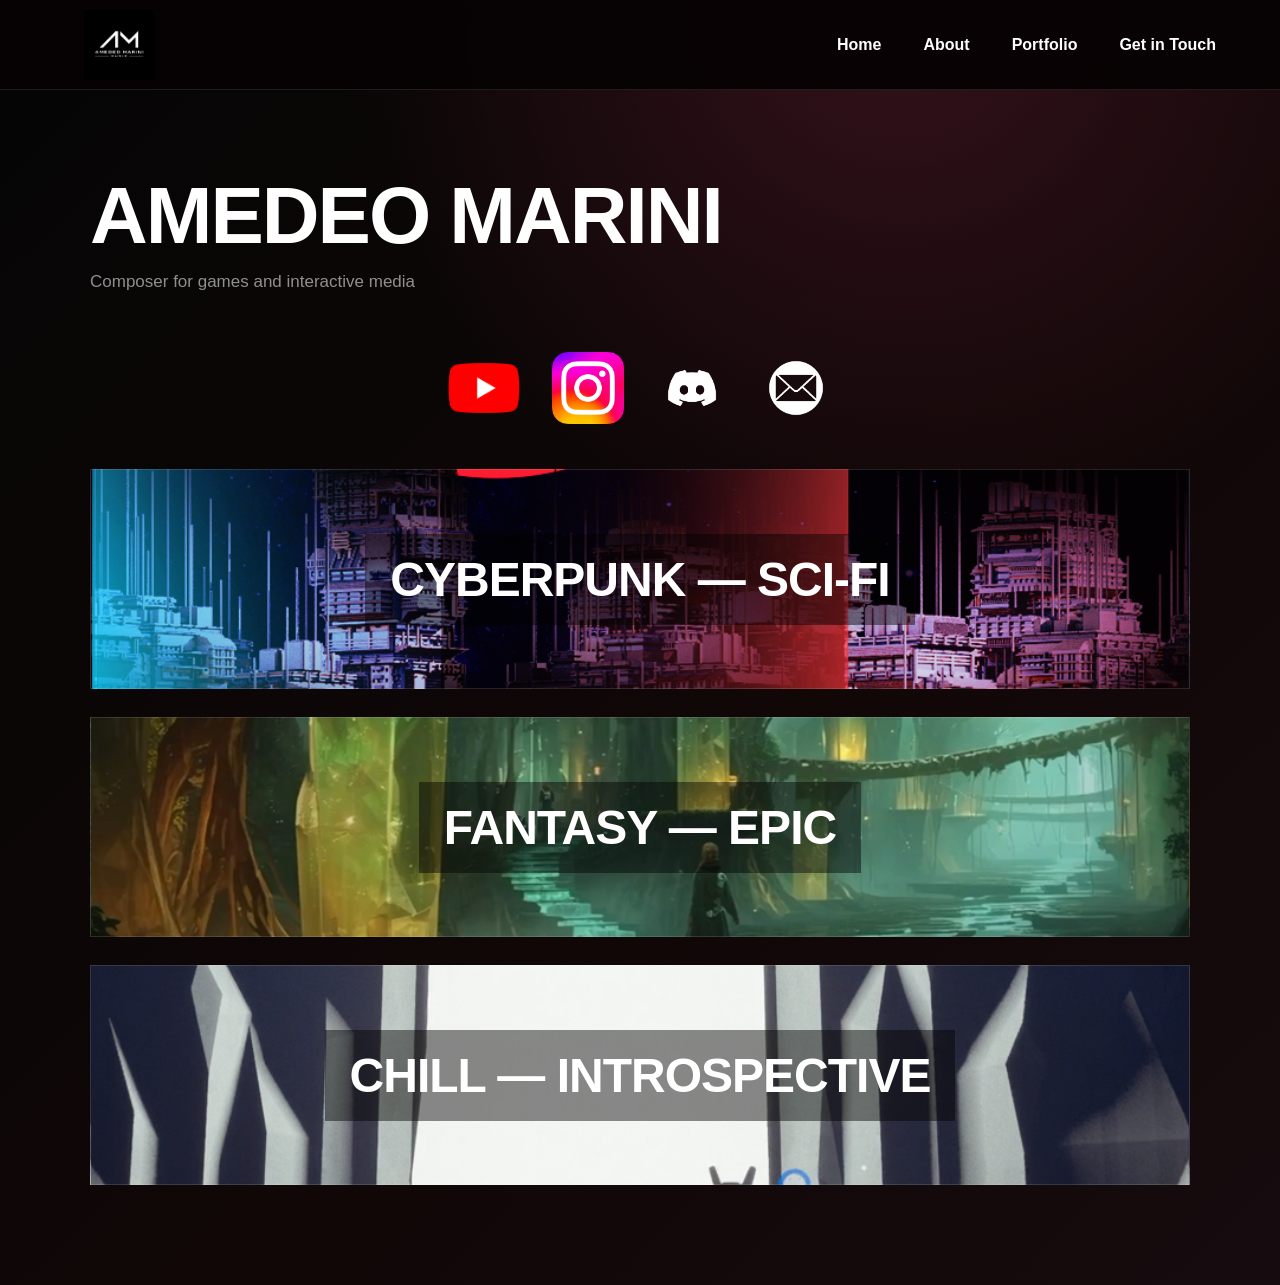
==== index.html @ b549454f "Update index.html" ====
<!DOCTYPE html>
<html lang="en">
<head>
  <meta charset="UTF-8">
  <meta name="viewport" content="width=device-width, initial-scale=1.0">

  <title>Amedeo Marini — Composer</title>

  <link rel="stylesheet" href="style.css">
</head>

<body>

  <header class="site-header">

  <a href="index.html" class="site-logo">
    <img
      src="assets/images/AM-logo.png"
      alt="Amedeo Marini Music"
    >
  </a>

  <nav class="desktop-nav">
    <a href="index.html">Home</a>
    <a href="#about">About</a>
    <a href="#portfolio">Portfolio</a>
    <a href="mailto:amarini.music@gmail.com">Get in Touch</a>
  </nav>

  <button
    class="menu-toggle"
    id="menuToggle"
    aria-label="Open menu"
    aria-expanded="false"
  >
    <span></span>
    <span></span>
    <span></span>
  </button>

</header>

<div class="mobile-menu" id="mobileMenu">

  <a href="index.html">Home</a>
  <a href="#about">About</a>
  <a href="#portfolio">Portfolio</a>
  <a href="mailto:amarini.music@gmail.com">Get in Touch</a>

</div>

  <main class="landing">

    <div class="intro">
      <h1>AMEDEO MARINI</h1>
      <p>Composer for games and interactive media</p>
    </div>


    <!-- SOCIAL / CONTACT LINKS -->

 <div class="social-links">

  <a
    href="https://www.youtube.com/@Ame_OST"
    target="_blank"
    rel="noopener noreferrer"
    class="social-button"
    title="YouTube"
  >
    <img
      src="assets/images/Youtube_logo.png"
      alt="YouTube"
    >
  </a>


  <a
    href="https://www.instagram.com/amedeomarini_music/"
    target="_blank"
    rel="noopener noreferrer"
    class="social-button"
    title="Instagram"
  >
    <img
      src="assets/images/Instagram-Icon.png"
      alt="Instagram"
    >
  </a>


  <button
    class="social-button"
    onclick="copyDiscord()"
    title="Copy Discord username"
  >
    <img
      src="assets/images/dcord icon.png"
      alt="Discord"
    >
  </button>


  <a
    href="mailto:amarini.music@gmail.com"
    class="social-button"
    title="Email"
  >
    <img
      src="assets/images/email icon no bg.png"
      alt="Email"
    >
  </a>

</div>


    <!-- PORTFOLIO -->

    <div class="portfolio-buttons">

      <a
        class="portfolio-button cyberpunk"
        href="cyberpunkscifi.html"
      >
        <span>CYBERPUNK — SCI-FI</span>
      </a>


      <a
        class="portfolio-button fantasy"
        href="fantasymusic.html"
      >
        <span>FANTASY — EPIC</span>
      </a>


      <a
        class="portfolio-button chill"
          href="chillandintrospective.html"
      >
        <span>CHILL — INTROSPECTIVE</span>
      </a>

    </div>

  </main>


  <script>
  function copyDiscord() {
    navigator.clipboard.writeText("@amepulses");
    alert("Discord username copied: @amepulses");
  }

  const menuToggle = document.getElementById("menuToggle");
  const mobileMenu = document.getElementById("mobileMenu");

  menuToggle.addEventListener("click", () => {
    const isOpen = mobileMenu.classList.toggle("open");

    menuToggle.setAttribute(
      "aria-expanded",
      isOpen
    );
  });

  mobileMenu.querySelectorAll("a").forEach(link => {
    link.addEventListener("click", () => {
      mobileMenu.classList.remove("open");

      menuToggle.setAttribute(
        "aria-expanded",
        "false"
      );
    });
  });
</script>

</body>
</html>
---- style.css ----
* {
  box-sizing: border-box;
}

html {
  scroll-behavior: smooth;
}

body {
  margin: 0;

  background:
    radial-gradient(circle at 70% 0%, #35121b 0%, transparent 35%),
    linear-gradient(135deg, #050505, #110707 60%, #160b0e);

  color: white;

  font-family:
    Arial,
    Helvetica,
    sans-serif;

  min-height: 100vh;
}


/* -------------------- */
/* SOCIAL LINKS */
/* -------------------- */

.social-links,
.page-social-links {
  display: flex;
  align-items: center;
  justify-content: center;

  gap: 32px;
}

.social-links {
  margin-bottom: 45px;
}

.page-social-links {
  margin: 30px auto 50px;
}

.social-button {
  width: 72px;
  height: 72px;

  padding: 0;

  border: none;
  background: transparent;

  display: flex;
  align-items: center;
  justify-content: center;

  cursor: pointer;

  text-decoration: none;

  transition:
    transform 0.2s ease,
    opacity 0.2s ease;
}

.social-button img {
  width: 100%;
  height: 100%;

  object-fit: contain;
}

.social-button:hover {
  transform: scale(1.1);
  opacity: 0.8;
}


/* -------------------- */
/* LANDING PAGE */
/* -------------------- */

.landing {
  width: min(1100px, 90%);
  margin: 0 auto;

  padding-top: 80px;
  padding-bottom: 100px;
}

.intro {
  margin-bottom: 60px;
}

.intro h1 {
  margin: 0;

  font-size: clamp(38px, 7vw, 80px);
  letter-spacing: -2px;

  font-weight: 700;
}

.intro p {
  margin-top: 10px;

  font-size: 17px;
  color: rgba(255, 255, 255, 0.55);
}


/* -------------------- */
/* BIG PORTFOLIO BUTTONS */
/* -------------------- */

.portfolio-buttons {
  display: flex;
  flex-direction: column;

  gap: 28px;
}

.portfolio-button {
  position: relative;

  width: 100%;
  height: 220px;

  display: flex;
  align-items: center;
  justify-content: center;

  text-decoration: none;
  color: white;

  overflow: hidden;

  border: 1px solid rgba(255, 255, 255, 0.12);

  background:
    linear-gradient(
      110deg,
      #141414,
      #2b0c10
    );

  transition:
    transform 0.25s ease,
    border-color 0.25s ease,
    filter 0.25s ease;
}

.portfolio-button:visited {
  color: white;
}

.portfolio-button span {
  position: relative;
  z-index: 2;

  font-size: clamp(25px, 4vw, 48px);

  font-weight: 700;
  letter-spacing: -1px;

  padding: 18px 25px;

  background: rgba(0, 0, 0, 0.45);
}

.portfolio-button:hover {
  transform: scale(1.03);

  color: white;

  border-color: rgba(255, 255, 255, 0.4);

  filter: brightness(1.15);
}


/* -------------------- */
/* PORTFOLIO IMAGES */
/* -------------------- */

.cyberpunk {
  background-image:
    url("assets/images/Cyberpunk Cover.jpg");

  background-size: cover;
  background-position: center;
}

.fantasy {
  background-image:
    url("assets/images/2 cover fantasy desktop.jpg");

  background-size: cover;
  background-position: center;
}

.chill {
  background-image:
    url("assets/images/COVER PORT CHILL DESKTOP.jpg");

  background-size: cover;
  background-position: center;
}


/* -------------------- */
/* SUBPAGE HEADER */
/* -------------------- */

.page-header {
  width: min(1100px, 90%);

  margin: 0 auto;

  padding: 30px 0;

  display: flex;
  justify-content: space-between;
  align-items: center;
}

.small-button {
  color: white;

  text-decoration: none;

  padding: 13px 20px;

  border: 1px solid rgba(255, 255, 255, 0.18);

  background: rgba(255, 255, 255, 0.04);

  transition:
    background 0.2s ease,
    border-color 0.2s ease;
}

.small-button:hover {
  background: rgba(255, 255, 255, 0.1);
  border-color: rgba(255, 255, 255, 0.45);
}


/* -------------------- */
/* CONTENT PAGES */
/* -------------------- */

.content-page {
  width: min(1000px, 90%);

  margin: 0 auto;

  padding-bottom: 80px;
}

.page-title {
  margin: 60px 0 30px;
}

.page-title p {
  color: rgba(255, 255, 255, 0.45);

  text-transform: uppercase;

  letter-spacing: 4px;

  font-size: 12px;
}

.page-title h1 {
  margin: 10px 0 0;

  font-size: clamp(38px, 7vw, 75px);

  letter-spacing: -2px;
}


/* -------------------- */
/* VIDEO */
/* -------------------- */

.video-wrapper {
  position: relative;

  width: 100%;

  padding-top: 56.25%;

  margin-bottom: 45px;

  overflow: hidden;

  border: 1px solid rgba(255, 255, 255, 0.12);
}

.video-wrapper iframe {
  position: absolute;

  top: 0;
  left: 0;

  width: 100%;
  height: 100%;
}


/* -------------------- */
/* SAMPLY */
/* -------------------- */

.samply-wrapper {
  width: 100%;

  max-width: 900px;

  margin: 0 auto 45px;
}

.samply-wrapper iframe {
  width: 100%;

  height: 600px;

  display: block;

  border-radius: 16px;

  border: 1px solid rgba(255, 255, 255, 0.12);
}


/* -------------------- */
/* SITE HEADER */
/* -------------------- */

.site-header {
  position: sticky;
  top: 0;
  z-index: 1000;

  width: 100%;
  height: 90px;

  padding: 10px 5%;

  display: flex;
  align-items: center;
  justify-content: space-between;

  background: rgba(7, 3, 4, 0.95);
  backdrop-filter: blur(12px);

  border-bottom: 1px solid rgba(255, 255, 255, 0.1);
}


/* -------------------- */
/* HEADER LOGO */
/* -------------------- */

.site-logo {
  display: flex;
  align-items: center;
  justify-content: center;

  width: 110px;
  height: 70px;

  flex-shrink: 0;

  overflow: hidden;
}

.site-logo img {
  display: block;

  width: auto;
  height: auto;

  max-width: 100%;
  max-height: 70px;

  object-fit: contain;
}


/* -------------------- */
/* DESKTOP NAV */
/* -------------------- */

.desktop-nav {
  display: flex;
  align-items: center;

  gap: 42px;
}

.desktop-nav a {
  color: white;

  text-decoration: none;

  font-size: 16px;
  font-weight: 600;

  transition:
    opacity 0.2s ease,
    transform 0.2s ease;
}

.desktop-nav a:hover {
  opacity: 0.7;
  transform: translateY(-2px);
}


/* -------------------- */
/* BURGER BUTTON */
/* -------------------- */

.menu-toggle {
  display: none;

  width: 46px;
  height: 46px;

  padding: 10px;

  border: none;
  background: transparent;

  cursor: pointer;
}

.menu-toggle span {
  display: block;

  width: 100%;
  height: 2px;

  margin: 6px 0;

  background: white;

  transition:
    transform 0.3s ease,
    opacity 0.3s ease;
}


/* -------------------- */
/* MOBILE SLIDE MENU */
/* -------------------- */

.mobile-menu {
  position: fixed;

  top: 0;
  right: -320px;

  z-index: 999;

  width: min(300px, 80vw);
  height: 100%;

  padding:
    120px
    35px
    40px;

  display: flex;
  flex-direction: column;

  gap: 28px;

  background:
    linear-gradient(
      160deg,
      #120608,
      #24090e
    );

  border-left:
    1px solid
    rgba(255, 255, 255, 0.12);

  transition:
    right 0.3s ease;
}

.mobile-menu.open {
  right: 0;
}

.mobile-menu a {
  color: white;

  text-decoration: none;

  font-size: 22px;
  font-weight: 600;
}


/* -------------------- */
/* ABOUT */
/* -------------------- */

.about-section {
  width: min(900px, 100%);

  margin: 130px auto 30px;

  padding:
    70px
    60px;

  background:
    rgba(255, 255, 255, 0.025);

  border:
    1px solid
    rgba(255, 255, 255, 0.08);
}

.section-label {
  margin: 0 0 12px;

  color:
    rgba(255, 255, 255, 0.45);

  text-transform: uppercase;

  letter-spacing: 4px;

  font-size: 12px;
}

.about-section h2 {
  margin:
    0
    0
    40px;

  max-width: 700px;

  font-size:
    clamp(
      34px,
      5vw,
      58px
    );

  line-height: 1.05;

  letter-spacing: -2px;
}

.about-text {
  max-width: 760px;

  font-size: 18px;
  line-height: 1.7;

  color:
    rgba(255, 255, 255, 0.82);
}

.about-text p {
  margin:
    0
    0
    24px;
}

.about-contact {
  display: inline-block;

  margin-top: 20px;

  padding:
    14px
    22px;

  color: white;

  text-decoration: none;

  border:
    1px solid
    rgba(255, 255, 255, 0.25);

  transition:
    background 0.2s ease,
    border-color 0.2s ease;
}

.about-contact:hover {
  background:
    rgba(255, 255, 255, 0.1);

  border-color:
    rgba(255, 255, 255, 0.5);
}


/* -------------------- */
/* MOBILE */
/* -------------------- */

@media (max-width: 700px) {

  /* HEADER */

  .desktop-nav {
    display: none;
  }

  .menu-toggle {
    display: block;
  }

  .site-header {
    height: 74px;
    padding: 7px 5%;
  }

  .site-logo {
    width: 82px;
    height: 56px;
  }

  .site-logo img {
    max-height: 56px;
  }


  /* LANDING */

  .landing {
    padding-top: 50px;
  }

  .intro {
    margin-bottom: 40px;
  }


  /* PORTFOLIO */

  .portfolio-button {
    height: 150px;
  }

  .portfolio-button span {
    padding: 12px 16px;
  }


  /* SUBPAGES */

  .page-header {
    gap: 10px;
  }

  .small-button {
    padding: 11px 14px;
    font-size: 14px;
  }

  .page-title {
    margin-top: 35px;
  }


  /* SOCIALS */

  .social-links,
  .page-social-links {
    gap: 20px;
  }

  .social-button {
    width: 58px;
    height: 58px;
  }


  /* SAMPLY */

  .samply-wrapper iframe {
    height: 650px;
  }


  /* ABOUT */

  .about-section {
    margin-top: 80px;

    padding:
      45px
      25px;
  }

  .about-text {
    font-size: 16px;
  }

}
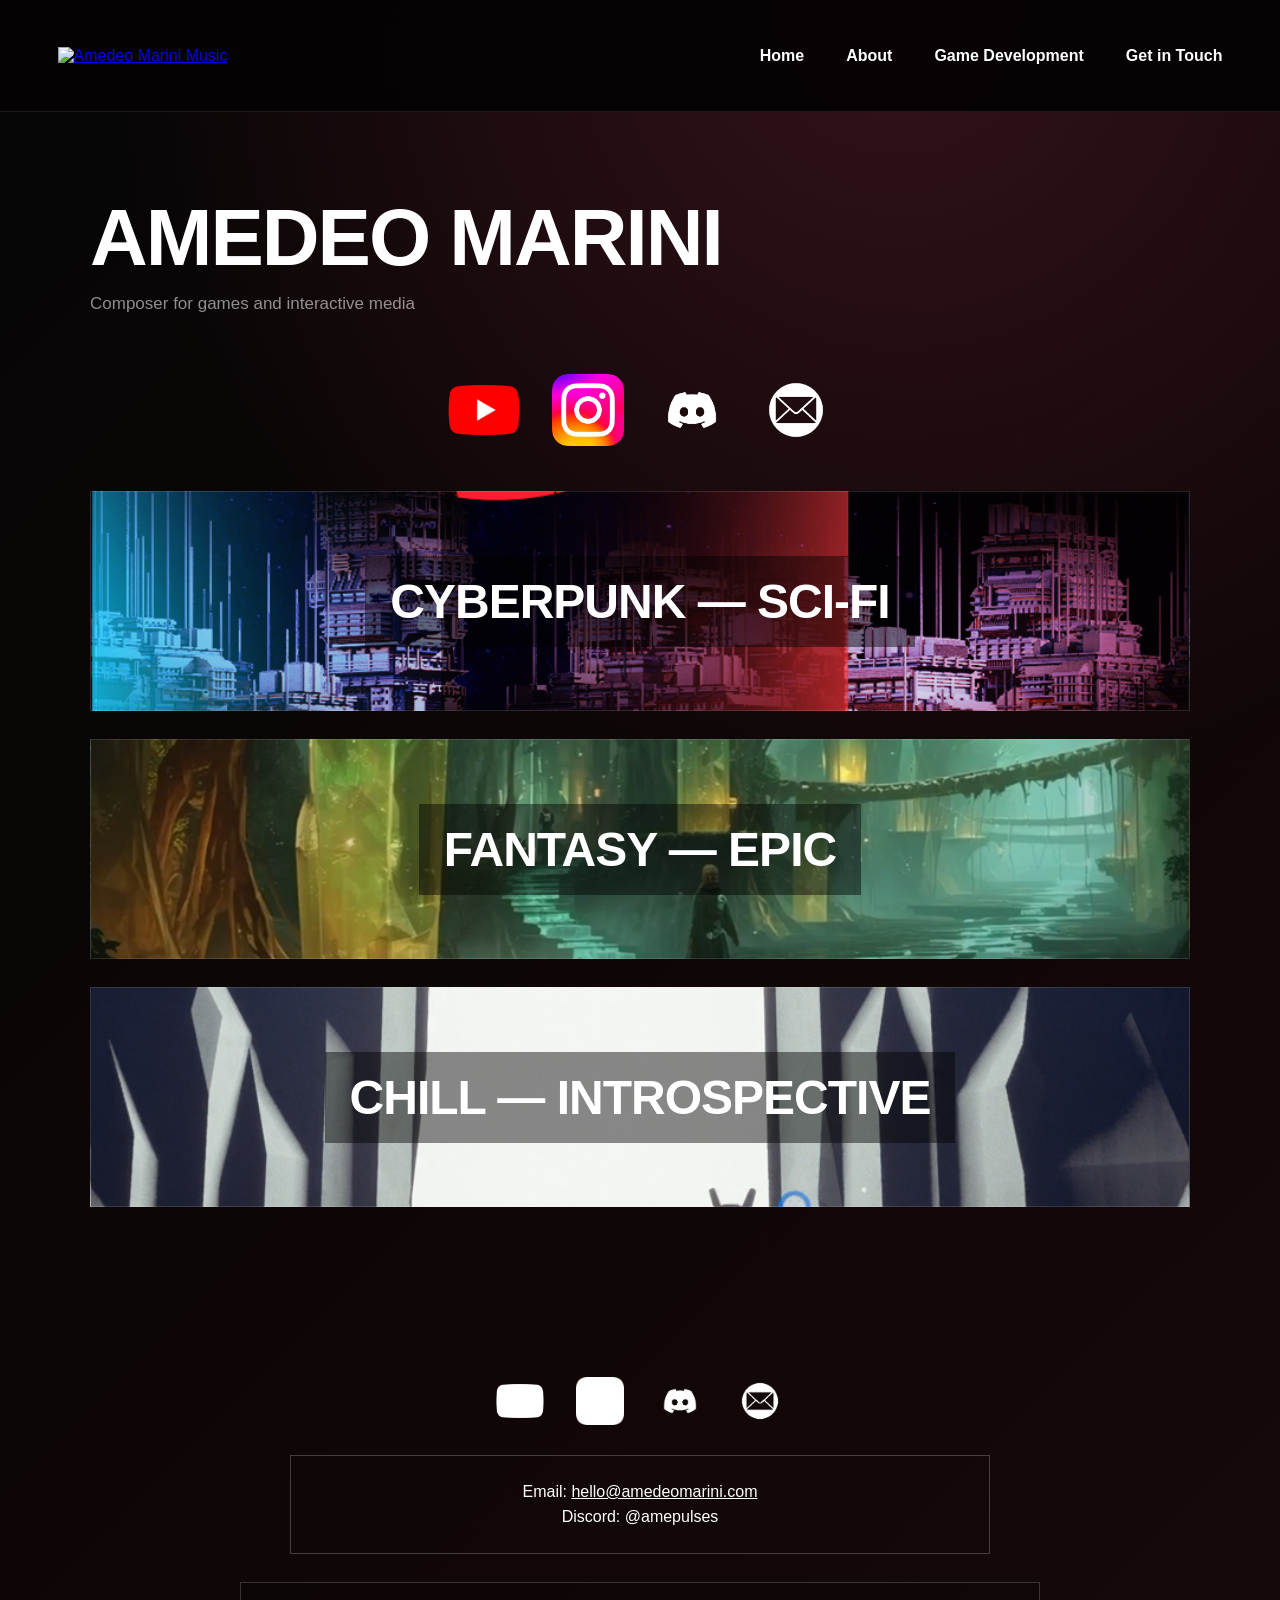
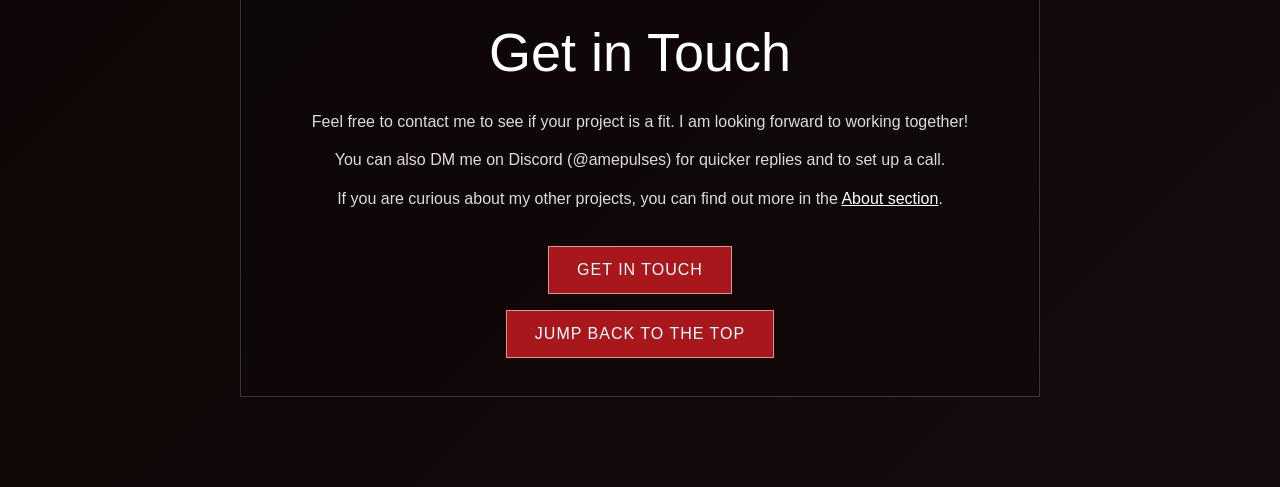
==== commit 9377d861: "Add files via upload" ====
--- a/index.html
+++ b/index.html
@@ -3,179 +3,105 @@
 <head>
   <meta charset="UTF-8">
   <meta name="viewport" content="width=device-width, initial-scale=1.0">
-
   <title>Amedeo Marini — Composer</title>
-
-  <link rel="stylesheet" href="style.css">
+  <link rel="stylesheet" href="style.css?v=5">
 </head>
-
-<body>
+<body id="top">
 
   <header class="site-header">
+    <a href="index.html" class="site-logo">
+      <img src="assets/images/AM-logo-header.png" alt="Amedeo Marini Music">
+    </a>
 
-  <a href="index.html" class="site-logo">
-    <img
-      src="assets/images/AM-logo.png"
-      alt="Amedeo Marini Music"
-    >
-  </a>
+    <nav class="desktop-nav" aria-label="Main navigation">
+      <a href="index.html" class="active">Home</a>
+      <a href="about.html">About</a>
+      <a href="gamedevelopment.html">Game Development</a>
+      <button type="button" class="contact-trigger">Get in Touch</button>
+    </nav>
 
-  <nav class="desktop-nav">
+    <button class="menu-toggle" id="menuToggle" type="button" aria-label="Open menu" aria-expanded="false" aria-controls="mobileMenu">
+      <span></span><span></span><span></span>
+    </button>
+  </header>
+
+  <div class="mobile-menu" id="mobileMenu">
     <a href="index.html">Home</a>
-    <a href="#about">About</a>
-    <a href="#portfolio">Portfolio</a>
-    <a href="mailto:amarini.music@gmail.com">Get in Touch</a>
-  </nav>
-
-  <button
-    class="menu-toggle"
-    id="menuToggle"
-    aria-label="Open menu"
-    aria-expanded="false"
-  >
-    <span></span>
-    <span></span>
-    <span></span>
-  </button>
-
-</header>
-
-<div class="mobile-menu" id="mobileMenu">
-
-  <a href="index.html">Home</a>
-  <a href="#about">About</a>
-  <a href="#portfolio">Portfolio</a>
-  <a href="mailto:amarini.music@gmail.com">Get in Touch</a>
-
-</div>
+    <a href="about.html">About</a>
+    <a href="gamedevelopment.html">Game Development</a>
+    <button type="button" class="contact-trigger">Get in Touch</button>
+  </div>
 
   <main class="landing">
-
     <div class="intro">
       <h1>AMEDEO MARINI</h1>
       <p>Composer for games and interactive media</p>
     </div>
 
-
-    <!-- SOCIAL / CONTACT LINKS -->
-
- <div class="social-links">
-
-  <a
-    href="https://www.youtube.com/@Ame_OST"
-    target="_blank"
-    rel="noopener noreferrer"
-    class="social-button"
-    title="YouTube"
-  >
-    <img
-      src="assets/images/Youtube_logo.png"
-      alt="YouTube"
-    >
-  </a>
-
-
-  <a
-    href="https://www.instagram.com/amedeomarini_music/"
-    target="_blank"
-    rel="noopener noreferrer"
-    class="social-button"
-    title="Instagram"
-  >
-    <img
-      src="assets/images/Instagram-Icon.png"
-      alt="Instagram"
-    >
-  </a>
-
-
-  <button
-    class="social-button"
-    onclick="copyDiscord()"
-    title="Copy Discord username"
-  >
-    <img
-      src="assets/images/dcord icon.png"
-      alt="Discord"
-    >
-  </button>
-
-
-  <a
-    href="mailto:amarini.music@gmail.com"
-    class="social-button"
-    title="Email"
-  >
-    <img
-      src="assets/images/email icon no bg.png"
-      alt="Email"
-    >
-  </a>
-
-</div>
-
-
-    <!-- PORTFOLIO -->
-
-    <div class="portfolio-buttons">
-
-      <a
-        class="portfolio-button cyberpunk"
-        href="cyberpunkscifi.html"
-      >
-        <span>CYBERPUNK — SCI-FI</span>
+    <div class="social-links">
+      <a href="https://www.youtube.com/@Ame_OST" target="_blank" rel="noopener noreferrer" class="social-button" title="YouTube">
+        <img src="assets/images/Youtube_logo.png" alt="YouTube">
       </a>
-
-
-      <a
-        class="portfolio-button fantasy"
-        href="fantasymusic.html"
-      >
-        <span>FANTASY — EPIC</span>
+      <a href="https://www.instagram.com/amedeomarini_music/" target="_blank" rel="noopener noreferrer" class="social-button" title="Instagram">
+        <img src="assets/images/Instagram-Icon.png" alt="Instagram">
       </a>
-
-
-      <a
-        class="portfolio-button chill"
-          href="chillandintrospective.html"
-      >
-        <span>CHILL — INTROSPECTIVE</span>
+      <button type="button" class="social-button" data-copy-discord title="Copy Discord username">
+        <img src="assets/images/dcord icon.png" alt="Discord">
+      </button>
+      <a href="mailto:hello@amedeomarini.com" class="social-button" title="Email">
+        <img src="assets/images/email icon no bg.png" alt="Email">
       </a>
-
     </div>
 
+    <div class="portfolio-buttons" id="portfolio">
+      <a class="portfolio-button cyberpunk" href="cyberpunkscifi.html"><span>CYBERPUNK — SCI-FI</span></a>
+      <a class="portfolio-button fantasy" href="fantasymusic.html"><span>FANTASY — EPIC</span></a>
+      <a class="portfolio-button chill" href="chillandintrospective.html"><span>CHILL — INTROSPECTIVE</span></a>
+    </div>
   </main>
 
+  <section class="home-contact" id="contact">
+    <div class="footer-social-links">
+      <a href="https://www.youtube.com/@Ame_OST" target="_blank" rel="noopener noreferrer" class="social-button" title="YouTube">
+        <img src="assets/images/Youtube_logo.png" alt="YouTube">
+      </a>
+      <a href="https://www.instagram.com/amedeomarini_music/" target="_blank" rel="noopener noreferrer" class="social-button" title="Instagram">
+        <img src="assets/images/Instagram-Icon.png" alt="Instagram">
+      </a>
+      <button type="button" class="social-button" data-copy-discord title="Copy Discord username">
+        <img src="assets/images/dcord icon.png" alt="Discord">
+      </button>
+      <a href="mailto:hello@amedeomarini.com" class="social-button" title="Email">
+        <img src="assets/images/email icon no bg.png" alt="Email">
+      </a>
+    </div>
 
-  <script>
-  function copyDiscord() {
-    navigator.clipboard.writeText("@amepulses");
-    alert("Discord username copied: @amepulses");
-  }
+    <div class="contact-details">
+      <p>Email: <a href="mailto:hello@amedeomarini.com">hello@amedeomarini.com</a></p>
+      <p>Discord: <button type="button" class="contact-copy" data-copy-discord>@amepulses</button></p>
+    </div>
 
-  const menuToggle = document.getElementById("menuToggle");
-  const mobileMenu = document.getElementById("mobileMenu");
+    <div class="contact-card">
+      <h2>Get in Touch</h2>
+      <p>Feel free to contact me to see if your project is a fit. I am looking forward to working together!</p>
+      <p>You can also DM me on Discord (@amepulses) for quicker replies and to set up a call.</p>
+      <p>If you are curious about my other projects, you can find out more in the <a href="about.html">About section</a>.</p>
+      <button type="button" class="red-button contact-trigger">GET IN TOUCH</button><br>
+      <a class="back-top-button" href="#top">JUMP BACK TO THE TOP</a>
+    </div>
+  </section>
 
-  menuToggle.addEventListener("click", () => {
-    const isOpen = mobileMenu.classList.toggle("open");
-
-    menuToggle.setAttribute(
-      "aria-expanded",
-      isOpen
-    );
-  });
-
-  mobileMenu.querySelectorAll("a").forEach(link => {
-    link.addEventListener("click", () => {
-      mobileMenu.classList.remove("open");
-
-      menuToggle.setAttribute(
-        "aria-expanded",
-        "false"
-      );
-    });
-  });
-</script>
-
+  <div class="contact-modal" id="contactModal" hidden>
+    <div class="contact-modal-panel" role="dialog" aria-modal="true" aria-labelledby="contactModalTitle">
+      <button type="button" class="contact-modal-close" data-close-contact aria-label="Close contact options">×</button>
+      <h2 id="contactModalTitle">Get in Touch</h2>
+      <p>Choose the quickest way to reach me.</p>
+      <div class="contact-options">
+        <a class="contact-option" href="mailto:hello@amedeomarini.com">Email</a>
+        <button type="button" class="contact-option" data-copy-discord>Discord</button>
+      </div>
+    </div>
+  </div>
+  <script src="site.js?v=5"></script>
 </body>
 </html>
--- a/style.css
+++ b/style.css
@@ -8,32 +8,33 @@
 
 body {
   margin: 0;
-
   background:
     radial-gradient(circle at 70% 0%, #35121b 0%, transparent 35%),
     linear-gradient(135deg, #050505, #110707 60%, #160b0e);
-
-  color: white;
-
-  font-family:
-    Arial,
-    Helvetica,
-    sans-serif;
-
+  color: white;
+  font-family: Arial, Helvetica, sans-serif;
   min-height: 100vh;
 }
 
+body.modal-open {
+  overflow: hidden;
+}
+
+button,
+a {
+  font: inherit;
+}
 
 /* -------------------- */
 /* SOCIAL LINKS */
 /* -------------------- */
 
 .social-links,
-.page-social-links {
+.page-social-links,
+.footer-social-links {
   display: flex;
   align-items: center;
   justify-content: center;
-
   gap: 32px;
 }
 
@@ -48,29 +49,20 @@
 .social-button {
   width: 72px;
   height: 72px;
-
   padding: 0;
-
   border: none;
   background: transparent;
-
   display: flex;
   align-items: center;
   justify-content: center;
-
-  cursor: pointer;
-
+  cursor: pointer;
   text-decoration: none;
-
-  transition:
-    transform 0.2s ease,
-    opacity 0.2s ease;
+  transition: transform 0.2s ease, opacity 0.2s ease;
 }
 
 .social-button img {
   width: 100%;
   height: 100%;
-
   object-fit: contain;
 }
 
@@ -79,6 +71,18 @@
   opacity: 0.8;
 }
 
+.footer-social-links {
+  margin-bottom: 30px;
+}
+
+.footer-social-links .social-button {
+  width: 48px;
+  height: 48px;
+}
+
+.footer-social-links .social-button img {
+  filter: grayscale(1) brightness(0) invert(1);
+}
 
 /* -------------------- */
 /* LANDING PAGE */
@@ -87,7 +91,6 @@
 .landing {
   width: min(1100px, 90%);
   margin: 0 auto;
-
   padding-top: 80px;
   padding-bottom: 100px;
 }
@@ -98,21 +101,17 @@
 
 .intro h1 {
   margin: 0;
-
   font-size: clamp(38px, 7vw, 80px);
   letter-spacing: -2px;
-
   font-weight: 700;
 }
 
 .intro p {
   margin-top: 10px;
-
   font-size: 17px;
   color: rgba(255, 255, 255, 0.55);
 }
 
-
 /* -------------------- */
 /* BIG PORTFOLIO BUTTONS */
 /* -------------------- */
@@ -120,224 +119,64 @@
 .portfolio-buttons {
   display: flex;
   flex-direction: column;
-
   gap: 28px;
 }
 
 .portfolio-button {
   position: relative;
-
   width: 100%;
   height: 220px;
-
   display: flex;
   align-items: center;
   justify-content: center;
-
   text-decoration: none;
   color: white;
-
   overflow: hidden;
-
   border: 1px solid rgba(255, 255, 255, 0.12);
-
-  background:
-    linear-gradient(
-      110deg,
-      #141414,
-      #2b0c10
-    );
-
-  transition:
-    transform 0.25s ease,
-    border-color 0.25s ease,
-    filter 0.25s ease;
-}
-
-.portfolio-button:visited {
+  background: linear-gradient(110deg, #141414, #2b0c10);
+  transition: transform 0.25s ease, border-color 0.25s ease, filter 0.25s ease;
+}
+
+.portfolio-button:visited,
+.portfolio-button:hover {
   color: white;
 }
 
 .portfolio-button span {
   position: relative;
   z-index: 2;
-
   font-size: clamp(25px, 4vw, 48px);
-
   font-weight: 700;
   letter-spacing: -1px;
-
   padding: 18px 25px;
-
   background: rgba(0, 0, 0, 0.45);
 }
 
-.portfolio-button:hover {
-  transform: scale(1.03);
-
-  color: white;
-
-  border-color: rgba(255, 255, 255, 0.4);
-
-  filter: brightness(1.15);
-}
-
-
-/* -------------------- */
-/* PORTFOLIO IMAGES */
-/* -------------------- */
+@media (hover: hover) and (pointer: fine) {
+  .portfolio-button:hover {
+    transform: scale(1.03);
+    border-color: rgba(255, 255, 255, 0.4);
+    filter: brightness(1.15);
+  }
+}
 
 .cyberpunk {
-  background-image:
-    url("assets/images/Cyberpunk Cover.jpg");
-
+  background-image: url("assets/images/Cyberpunk Cover.jpg");
   background-size: cover;
   background-position: center;
 }
 
 .fantasy {
-  background-image:
-    url("assets/images/2 cover fantasy desktop.jpg");
-
+  background-image: url("assets/images/2 cover fantasy desktop.jpg");
   background-size: cover;
   background-position: center;
 }
 
 .chill {
-  background-image:
-    url("assets/images/COVER PORT CHILL DESKTOP.jpg");
-
+  background-image: url("assets/images/COVER PORT CHILL DESKTOP.jpg");
   background-size: cover;
   background-position: center;
 }
-
-
-/* -------------------- */
-/* SUBPAGE HEADER */
-/* -------------------- */
-
-.page-header {
-  width: min(1100px, 90%);
-
-  margin: 0 auto;
-
-  padding: 30px 0;
-
-  display: flex;
-  justify-content: space-between;
-  align-items: center;
-}
-
-.small-button {
-  color: white;
-
-  text-decoration: none;
-
-  padding: 13px 20px;
-
-  border: 1px solid rgba(255, 255, 255, 0.18);
-
-  background: rgba(255, 255, 255, 0.04);
-
-  transition:
-    background 0.2s ease,
-    border-color 0.2s ease;
-}
-
-.small-button:hover {
-  background: rgba(255, 255, 255, 0.1);
-  border-color: rgba(255, 255, 255, 0.45);
-}
-
-
-/* -------------------- */
-/* CONTENT PAGES */
-/* -------------------- */
-
-.content-page {
-  width: min(1000px, 90%);
-
-  margin: 0 auto;
-
-  padding-bottom: 80px;
-}
-
-.page-title {
-  margin: 60px 0 30px;
-}
-
-.page-title p {
-  color: rgba(255, 255, 255, 0.45);
-
-  text-transform: uppercase;
-
-  letter-spacing: 4px;
-
-  font-size: 12px;
-}
-
-.page-title h1 {
-  margin: 10px 0 0;
-
-  font-size: clamp(38px, 7vw, 75px);
-
-  letter-spacing: -2px;
-}
-
-
-/* -------------------- */
-/* VIDEO */
-/* -------------------- */
-
-.video-wrapper {
-  position: relative;
-
-  width: 100%;
-
-  padding-top: 56.25%;
-
-  margin-bottom: 45px;
-
-  overflow: hidden;
-
-  border: 1px solid rgba(255, 255, 255, 0.12);
-}
-
-.video-wrapper iframe {
-  position: absolute;
-
-  top: 0;
-  left: 0;
-
-  width: 100%;
-  height: 100%;
-}
-
-
-/* -------------------- */
-/* SAMPLY */
-/* -------------------- */
-
-.samply-wrapper {
-  width: 100%;
-
-  max-width: 900px;
-
-  margin: 0 auto 45px;
-}
-
-.samply-wrapper iframe {
-  width: 100%;
-
-  height: 600px;
-
-  display: block;
-
-  border-radius: 16px;
-
-  border: 1px solid rgba(255, 255, 255, 0.12);
-}
-
 
 /* -------------------- */
 /* SITE HEADER */
@@ -347,170 +186,218 @@
   position: sticky;
   top: 0;
   z-index: 1000;
-
   width: 100%;
-  height: 90px;
-
-  padding: 10px 5%;
-
+  height: 112px;
+  padding: 8px 4.5%;
   display: flex;
   align-items: center;
   justify-content: space-between;
-
-  background: rgba(7, 3, 4, 0.95);
+  background: rgba(7, 3, 4, 0.96);
   backdrop-filter: blur(12px);
-
   border-bottom: 1px solid rgba(255, 255, 255, 0.1);
 }
 
-
-/* -------------------- */
-/* HEADER LOGO */
-/* -------------------- */
-
 .site-logo {
   display: flex;
   align-items: center;
-  justify-content: center;
-
-  width: 110px;
-  height: 70px;
-
+  justify-content: flex-start;
+  width: 190px;
+  height: 96px;
   flex-shrink: 0;
-
   overflow: hidden;
 }
 
 .site-logo img {
   display: block;
-
   width: auto;
   height: auto;
-
   max-width: 100%;
-  max-height: 70px;
-
+  max-height: 92px;
   object-fit: contain;
 }
 
-
-/* -------------------- */
-/* DESKTOP NAV */
-/* -------------------- */
-
 .desktop-nav {
   display: flex;
   align-items: center;
-
   gap: 42px;
 }
 
-.desktop-nav a {
-  color: white;
-
+.desktop-nav a,
+.desktop-nav button {
+  color: white;
   text-decoration: none;
-
   font-size: 16px;
   font-weight: 600;
-
-  transition:
-    opacity 0.2s ease,
-    transform 0.2s ease;
-}
-
-.desktop-nav a:hover {
+  border: 0;
+  padding: 0;
+  background: transparent;
+  cursor: pointer;
+  transition: opacity 0.2s ease, transform 0.2s ease;
+}
+
+.desktop-nav a:hover,
+.desktop-nav button:hover {
   opacity: 0.7;
   transform: translateY(-2px);
 }
 
-
-/* -------------------- */
-/* BURGER BUTTON */
-/* -------------------- */
-
 .menu-toggle {
   display: none;
-
   width: 46px;
   height: 46px;
-
   padding: 10px;
-
   border: none;
   background: transparent;
-
   cursor: pointer;
 }
 
 .menu-toggle span {
   display: block;
-
   width: 100%;
   height: 2px;
-
   margin: 6px 0;
-
   background: white;
-
-  transition:
-    transform 0.3s ease,
-    opacity 0.3s ease;
-}
-
-
-/* -------------------- */
-/* MOBILE SLIDE MENU */
-/* -------------------- */
+  transition: transform 0.3s ease, opacity 0.3s ease;
+}
+
+.menu-toggle.open span:nth-child(1) {
+  transform: translateY(8px) rotate(45deg);
+}
+
+.menu-toggle.open span:nth-child(2) {
+  opacity: 0;
+}
+
+.menu-toggle.open span:nth-child(3) {
+  transform: translateY(-8px) rotate(-45deg);
+}
 
 .mobile-menu {
   position: fixed;
-
   top: 0;
   right: -320px;
-
   z-index: 999;
-
   width: min(300px, 80vw);
   height: 100%;
-
-  padding:
-    120px
-    35px
-    40px;
-
+  padding: 120px 35px 40px;
   display: flex;
   flex-direction: column;
-
   gap: 28px;
-
-  background:
-    linear-gradient(
-      160deg,
-      #120608,
-      #24090e
-    );
-
-  border-left:
-    1px solid
-    rgba(255, 255, 255, 0.12);
-
-  transition:
-    right 0.3s ease;
+  background: linear-gradient(160deg, #120608, #24090e);
+  border-left: 1px solid rgba(255, 255, 255, 0.12);
+  transition: right 0.3s ease;
 }
 
 .mobile-menu.open {
   right: 0;
 }
 
-.mobile-menu a {
-  color: white;
-
+.mobile-menu a,
+.mobile-menu button {
+  color: white;
   text-decoration: none;
-
+  text-align: left;
   font-size: 22px;
   font-weight: 600;
-}
-
+  border: 0;
+  padding: 0;
+  background: transparent;
+  cursor: pointer;
+}
+
+/* -------------------- */
+/* SUBPAGE HEADER */
+/* -------------------- */
+
+.page-header {
+  width: min(1100px, 90%);
+  margin: 0 auto;
+  padding: 30px 0;
+  display: flex;
+  justify-content: space-between;
+  align-items: center;
+}
+
+.small-button {
+  color: white;
+  text-decoration: none;
+  padding: 13px 20px;
+  border: 1px solid rgba(255, 255, 255, 0.18);
+  background: rgba(255, 255, 255, 0.04);
+  cursor: pointer;
+  transition: background 0.2s ease, border-color 0.2s ease;
+}
+
+.small-button:hover {
+  background: rgba(255, 255, 255, 0.1);
+  border-color: rgba(255, 255, 255, 0.45);
+}
+
+/* -------------------- */
+/* CONTENT PAGES */
+/* -------------------- */
+
+.content-page {
+  width: min(1000px, 90%);
+  margin: 0 auto;
+  padding-bottom: 80px;
+}
+
+.page-title {
+  margin: 60px 0 30px;
+}
+
+.page-title p {
+  color: rgba(255, 255, 255, 0.45);
+  text-transform: uppercase;
+  letter-spacing: 4px;
+  font-size: 12px;
+}
+
+.page-title h1 {
+  margin: 10px 0 0;
+  font-size: clamp(38px, 7vw, 75px);
+  letter-spacing: -2px;
+}
+
+/* -------------------- */
+/* VIDEO */
+/* -------------------- */
+
+.video-wrapper {
+  position: relative;
+  width: 100%;
+  padding-top: 56.25%;
+  margin-bottom: 45px;
+  overflow: hidden;
+  border: 1px solid rgba(255, 255, 255, 0.12);
+}
+
+.video-wrapper iframe {
+  position: absolute;
+  top: 0;
+  left: 0;
+  width: 100%;
+  height: 100%;
+}
+
+/* -------------------- */
+/* SAMPLY */
+/* -------------------- */
+
+.samply-wrapper {
+  width: 100%;
+  max-width: 900px;
+  margin: 0 auto 45px;
+}
+
+.samply-wrapper iframe {
+  width: 100%;
+  height: 600px;
+  display: block;
+  border-radius: 16px;
+  border: 1px solid rgba(255, 255, 255, 0.12);
+}
 
 /* -------------------- */
 /* ABOUT */
@@ -518,110 +405,330 @@
 
 .about-section {
   width: min(900px, 100%);
-
   margin: 130px auto 30px;
-
-  padding:
-    70px
-    60px;
-
-  background:
-    rgba(255, 255, 255, 0.025);
-
-  border:
-    1px solid
-    rgba(255, 255, 255, 0.08);
+  padding: 70px 60px;
+  background: rgba(255, 255, 255, 0.025);
+  border: 1px solid rgba(255, 255, 255, 0.08);
 }
 
 .section-label {
   margin: 0 0 12px;
-
-  color:
-    rgba(255, 255, 255, 0.45);
-
+  color: rgba(255, 255, 255, 0.45);
   text-transform: uppercase;
-
   letter-spacing: 4px;
-
   font-size: 12px;
 }
 
 .about-section h2 {
-  margin:
-    0
-    0
-    40px;
-
+  margin: 0 0 40px;
   max-width: 700px;
-
-  font-size:
-    clamp(
-      34px,
-      5vw,
-      58px
-    );
-
+  font-size: clamp(34px, 5vw, 58px);
   line-height: 1.05;
-
   letter-spacing: -2px;
 }
 
 .about-text {
   max-width: 760px;
-
   font-size: 18px;
   line-height: 1.7;
-
-  color:
-    rgba(255, 255, 255, 0.82);
+  color: rgba(255, 255, 255, 0.82);
 }
 
 .about-text p {
-  margin:
-    0
-    0
-    24px;
+  margin: 0 0 24px;
 }
 
 .about-contact {
   display: inline-block;
-
   margin-top: 20px;
-
-  padding:
-    14px
-    22px;
-
-  color: white;
-
+  padding: 14px 22px;
+  color: white;
   text-decoration: none;
-
-  border:
-    1px solid
-    rgba(255, 255, 255, 0.25);
-
-  transition:
-    background 0.2s ease,
-    border-color 0.2s ease;
+  border: 1px solid rgba(255, 255, 255, 0.25);
+  background: transparent;
+  cursor: pointer;
+  transition: background 0.2s ease, border-color 0.2s ease;
 }
 
 .about-contact:hover {
-  background:
-    rgba(255, 255, 255, 0.1);
-
-  border-color:
-    rgba(255, 255, 255, 0.5);
-}
-
+  background: rgba(255, 255, 255, 0.1);
+  border-color: rgba(255, 255, 255, 0.5);
+}
+
+/* -------------------- */
+/* HOME CONTACT */
+/* -------------------- */
+
+.home-contact {
+  width: min(1100px, 90%);
+  margin: 40px auto 90px;
+  padding-top: 30px;
+}
+
+.contact-details {
+  width: min(700px, 100%);
+  margin: 0 auto 28px;
+  padding: 20px;
+  text-align: center;
+  border: 1px solid rgba(255, 255, 255, 0.22);
+}
+
+.contact-details p {
+  margin: 7px 0;
+}
+
+.contact-details a,
+.contact-details button,
+.contact-copy {
+  color: white;
+}
+
+.contact-copy {
+  border: 0;
+  background: transparent;
+  cursor: pointer;
+  padding: 0;
+}
+
+.contact-card {
+  width: min(800px, 100%);
+  margin: 0 auto;
+  padding: 38px 44px;
+  text-align: center;
+  border: 1px solid rgba(255, 255, 255, 0.18);
+  background: rgba(0, 0, 0, 0.18);
+}
+
+.contact-card h2 {
+  margin: 0 0 26px;
+  font-size: clamp(34px, 5vw, 54px);
+  font-weight: 500;
+}
+
+.contact-card p {
+  margin: 12px auto;
+  max-width: 680px;
+  line-height: 1.65;
+  color: rgba(255, 255, 255, 0.86);
+}
+
+.contact-card a {
+  color: white;
+}
+
+.red-button,
+.back-top-button,
+.project-button {
+  display: inline-flex;
+  align-items: center;
+  justify-content: center;
+  min-height: 48px;
+  padding: 13px 28px;
+  border: 1px solid rgba(255, 255, 255, 0.55);
+  background: #a8171b;
+  color: white;
+  text-decoration: none;
+  cursor: pointer;
+  letter-spacing: 1px;
+  transition: transform 0.2s ease, background 0.2s ease;
+}
+
+.red-button {
+  margin-top: 22px;
+}
+
+.back-top-button {
+  margin-top: 16px;
+}
+
+.red-button:hover,
+.back-top-button:hover,
+.project-button:hover {
+  transform: translateY(-2px);
+  background: #c51f25;
+}
+
+/* -------------------- */
+/* CONTACT MODAL */
+/* -------------------- */
+
+.contact-modal[hidden] {
+  display: none;
+}
+
+.contact-modal {
+  position: fixed;
+  inset: 0;
+  z-index: 2000;
+  display: flex;
+  align-items: center;
+  justify-content: center;
+  padding: 24px;
+  background: rgba(0, 0, 0, 0.74);
+  opacity: 0;
+  transition: opacity 0.18s ease;
+}
+
+.contact-modal.open {
+  opacity: 1;
+}
+
+.contact-modal-panel {
+  position: relative;
+  width: min(460px, 100%);
+  padding: 38px;
+  background: #0d0708;
+  border: 1px solid rgba(255, 255, 255, 0.2);
+  text-align: center;
+  transform: translateY(12px) scale(0.98);
+  transition: transform 0.18s ease;
+}
+
+.contact-modal.open .contact-modal-panel {
+  transform: translateY(0) scale(1);
+}
+
+.contact-modal-panel h2 {
+  margin: 0 0 10px;
+  font-size: 34px;
+}
+
+.contact-modal-panel p {
+  margin: 0 0 26px;
+  color: rgba(255, 255, 255, 0.68);
+}
+
+.contact-options {
+  display: grid;
+  grid-template-columns: 1fr 1fr;
+  gap: 14px;
+}
+
+.contact-option {
+  min-height: 52px;
+  padding: 14px 18px;
+  border: 1px solid rgba(255, 255, 255, 0.24);
+  background: #a8171b;
+  color: white;
+  text-decoration: none;
+  cursor: pointer;
+}
+
+.contact-option:hover {
+  background: #c51f25;
+}
+
+.contact-modal-close {
+  position: absolute;
+  top: 10px;
+  right: 12px;
+  width: 40px;
+  height: 40px;
+  border: 0;
+  background: transparent;
+  color: white;
+  font-size: 28px;
+  cursor: pointer;
+}
+
+/* -------------------- */
+/* GAME DEVELOPMENT */
+/* -------------------- */
+
+.game-dev-page {
+  background: #0f1719;
+}
+
+.game-dev-intro {
+  background: #f2f4f0;
+  color: #080808;
+  padding: 70px 0;
+  border-bottom: 1px solid rgba(0, 0, 0, 0.25);
+}
+
+.game-dev-intro-inner,
+.game-project-inner {
+  width: min(900px, 88%);
+  margin: 0 auto;
+}
+
+.game-dev-intro h1 {
+  margin: 0 0 26px;
+  max-width: 780px;
+  font-size: clamp(42px, 6vw, 68px);
+  line-height: 1.16;
+  letter-spacing: -2px;
+}
+
+.game-dev-intro p {
+  margin: 0;
+  max-width: 760px;
+  font-size: 18px;
+  line-height: 1.75;
+}
+
+.game-divider {
+  height: 64px;
+  background: linear-gradient(90deg, #6a5ee8, #42466b, #6a5ee8);
+  border-top: 2px solid #aea7ff;
+  border-bottom: 2px solid #aea7ff;
+}
+
+.game-project {
+  padding: 110px 0;
+  background: #101a1d;
+}
+
+.game-project-inner {
+  display: grid;
+  grid-template-columns: minmax(280px, 430px) 1fr;
+  gap: 70px;
+  align-items: center;
+}
+
+.game-project-media img {
+  display: block;
+  width: 100%;
+  aspect-ratio: 4 / 3;
+  object-fit: cover;
+}
+
+.game-project-media .project-button {
+  margin: 34px auto 0;
+  display: flex;
+  width: fit-content;
+}
+
+.game-project-copy h2 {
+  margin: 0 0 12px;
+  color: #d92c38;
+  font-size: 32px;
+  font-weight: 500;
+}
+
+.game-project-copy h3 {
+  margin: 0 0 28px;
+  color: rgba(255, 255, 255, 0.62);
+  font-size: 34px;
+  font-weight: 400;
+}
+
+.game-project-copy p {
+  margin: 0;
+  font-size: 18px;
+  line-height: 1.72;
+  color: rgba(255, 255, 255, 0.92);
+}
+
+.project-button[aria-disabled="true"] {
+  cursor: default;
+}
 
 /* -------------------- */
 /* MOBILE */
 /* -------------------- */
 
 @media (max-width: 700px) {
-
-  /* HEADER */
-
   .desktop-nav {
     display: none;
   }
@@ -631,21 +738,18 @@
   }
 
   .site-header {
-    height: 74px;
+    height: 78px;
     padding: 7px 5%;
   }
 
   .site-logo {
-    width: 82px;
-    height: 56px;
+    width: 108px;
+    height: 64px;
   }
 
   .site-logo img {
-    max-height: 56px;
-  }
-
-
-  /* LANDING */
+    max-height: 62px;
+  }
 
   .landing {
     padding-top: 50px;
@@ -655,9 +759,6 @@
     margin-bottom: 40px;
   }
 
-
-  /* PORTFOLIO */
-
   .portfolio-button {
     height: 150px;
   }
@@ -666,11 +767,9 @@
     padding: 12px 16px;
   }
 
-
-  /* SUBPAGES */
-
   .page-header {
     gap: 10px;
+    padding-top: 20px;
   }
 
   .small-button {
@@ -682,9 +781,6 @@
     margin-top: 35px;
   }
 
-
-  /* SOCIALS */
-
   .social-links,
   .page-social-links {
     gap: 20px;
@@ -695,26 +791,50 @@
     height: 58px;
   }
 
-
-  /* SAMPLY */
+  .footer-social-links {
+    gap: 18px;
+  }
+
+  .footer-social-links .social-button {
+    width: 42px;
+    height: 42px;
+  }
 
   .samply-wrapper iframe {
     height: 650px;
   }
 
-
-  /* ABOUT */
-
   .about-section {
     margin-top: 80px;
-
-    padding:
-      45px
-      25px;
+    padding: 45px 25px;
   }
 
   .about-text {
     font-size: 16px;
   }
 
-}
+  .contact-card {
+    padding: 30px 20px;
+  }
+
+  .contact-options {
+    grid-template-columns: 1fr;
+  }
+
+  .game-dev-intro {
+    padding: 50px 0;
+  }
+
+  .game-project {
+    padding: 65px 0;
+  }
+
+  .game-project-inner {
+    grid-template-columns: 1fr;
+    gap: 44px;
+  }
+
+  .game-project-copy h3 {
+    font-size: 28px;
+  }
+}
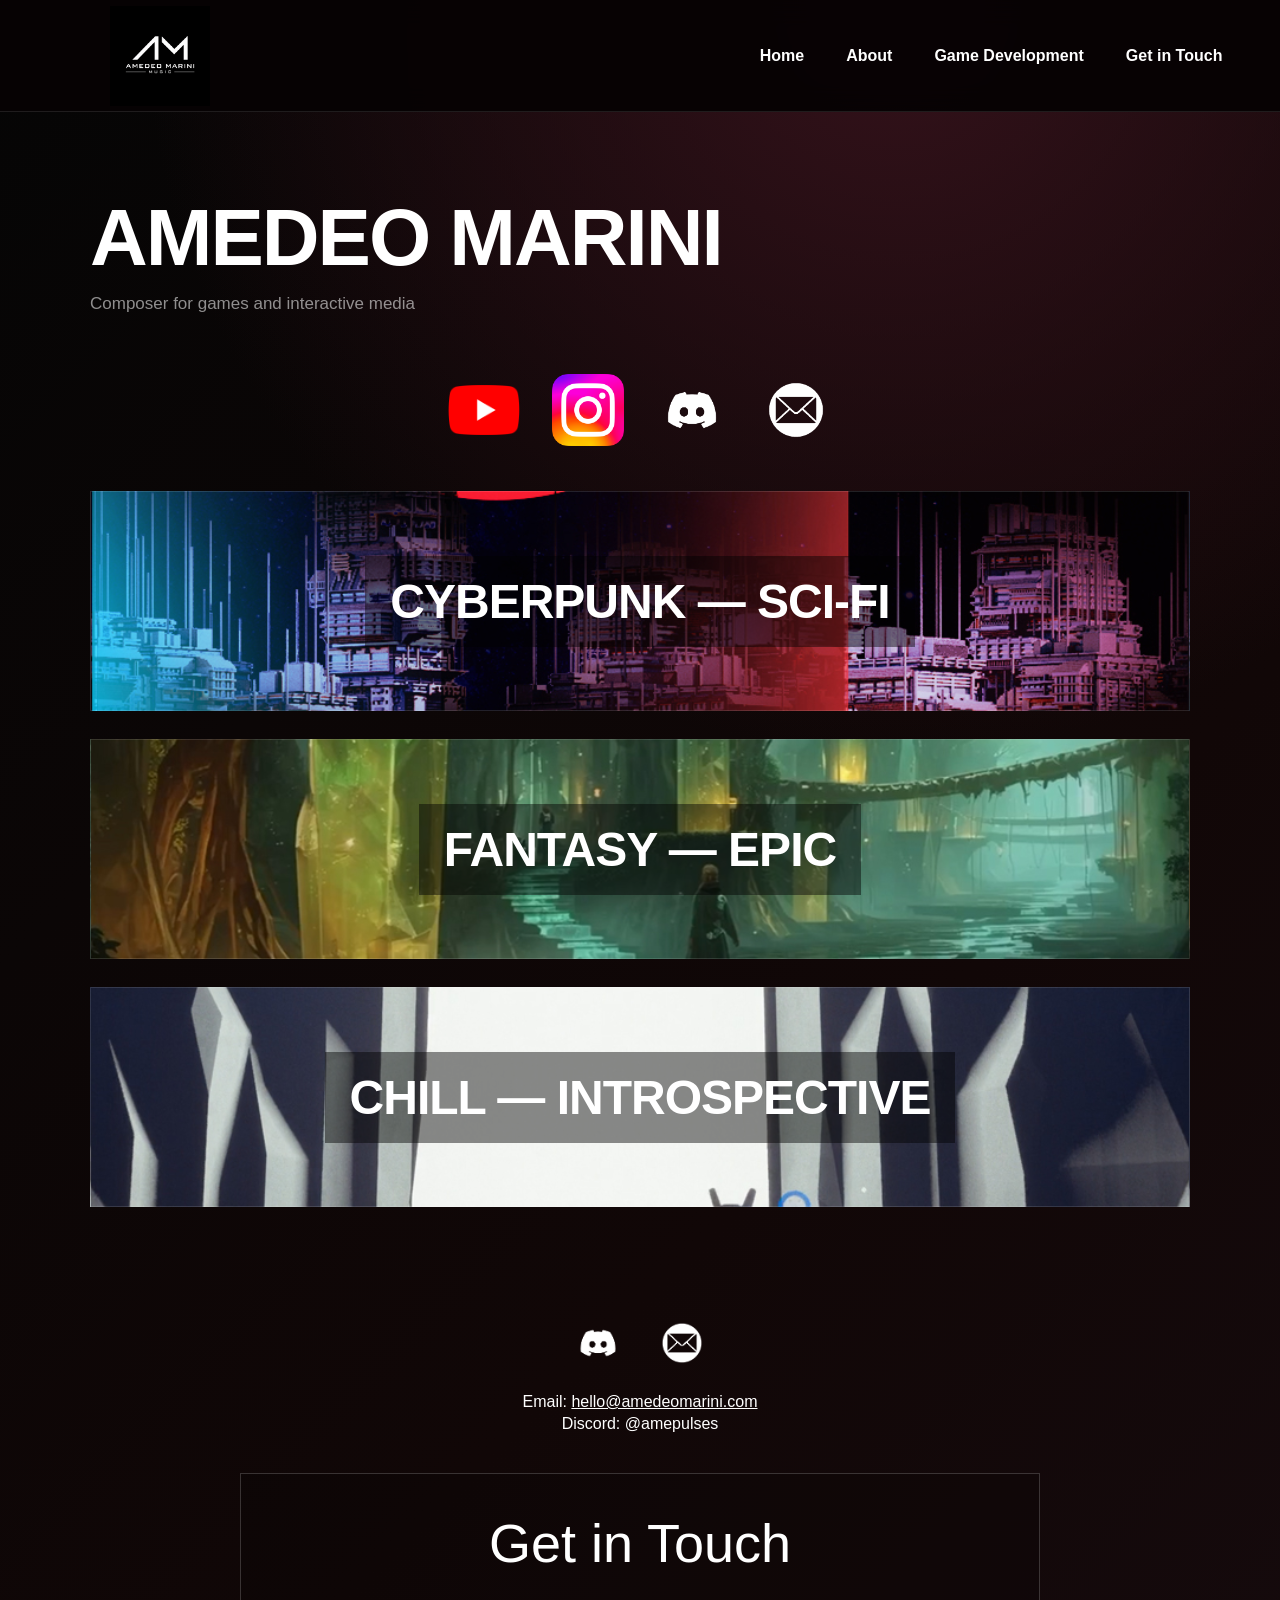
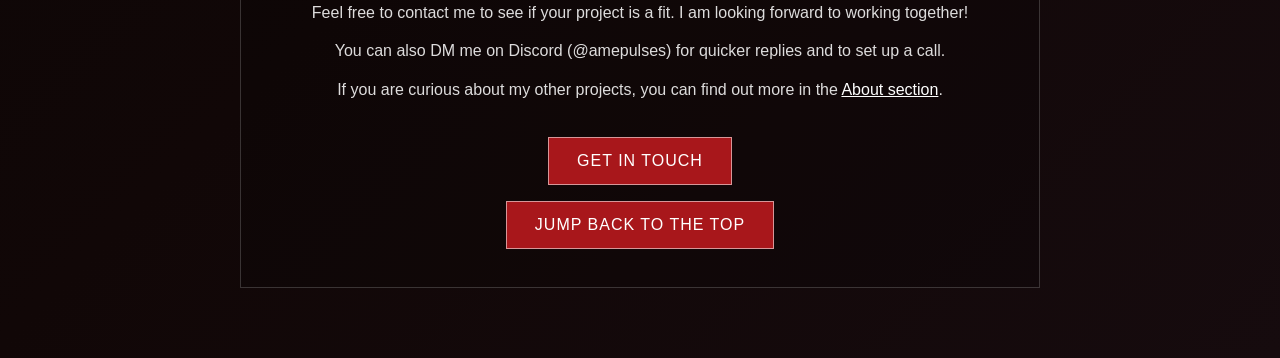
==== commit 7c4807e5: "Add files via upload" ====
--- a/index.html
+++ b/index.html
@@ -10,7 +10,7 @@
 
   <header class="site-header">
     <a href="index.html" class="site-logo">
-      <img src="assets/images/AM-logo-header.png" alt="Amedeo Marini Music">
+      <img src="assets/images/AM-logo.png" alt="Amedeo Marini Music">
     </a>
 
     <nav class="desktop-nav" aria-label="Main navigation">
@@ -62,12 +62,6 @@
 
   <section class="home-contact" id="contact">
     <div class="footer-social-links">
-      <a href="https://www.youtube.com/@Ame_OST" target="_blank" rel="noopener noreferrer" class="social-button" title="YouTube">
-        <img src="assets/images/Youtube_logo.png" alt="YouTube">
-      </a>
-      <a href="https://www.instagram.com/amedeomarini_music/" target="_blank" rel="noopener noreferrer" class="social-button" title="Instagram">
-        <img src="assets/images/Instagram-Icon.png" alt="Instagram">
-      </a>
       <button type="button" class="social-button" data-copy-discord title="Copy Discord username">
         <img src="assets/images/dcord icon.png" alt="Discord">
       </button>
--- a/style.css
+++ b/style.css
@@ -72,12 +72,12 @@
 }
 
 .footer-social-links {
-  margin-bottom: 30px;
+  margin-bottom: 14px;
 }
 
 .footer-social-links .social-button {
-  width: 48px;
-  height: 48px;
+  width: 52px;
+  height: 52px;
 }
 
 .footer-social-links .social-button img {
@@ -201,18 +201,16 @@
   display: flex;
   align-items: center;
   justify-content: flex-start;
-  width: 190px;
-  height: 96px;
+  width: 205px;
+  height: 100px;
   flex-shrink: 0;
   overflow: hidden;
 }
 
 .site-logo img {
   display: block;
-  width: auto;
-  height: auto;
-  max-width: 100%;
-  max-height: 92px;
+  width: 100%;
+  height: 100%;
   object-fit: contain;
 }
 
@@ -461,20 +459,19 @@
 
 .home-contact {
   width: min(1100px, 90%);
-  margin: 40px auto 90px;
-  padding-top: 30px;
+  margin: 10px auto 70px;
+  padding-top: 0;
 }
 
 .contact-details {
   width: min(700px, 100%);
-  margin: 0 auto 28px;
-  padding: 20px;
+  margin: 0 auto 24px;
+  padding: 6px 20px 12px;
   text-align: center;
-  border: 1px solid rgba(255, 255, 255, 0.22);
 }
 
 .contact-details p {
-  margin: 7px 0;
+  margin: 4px 0;
 }
 
 .contact-details a,
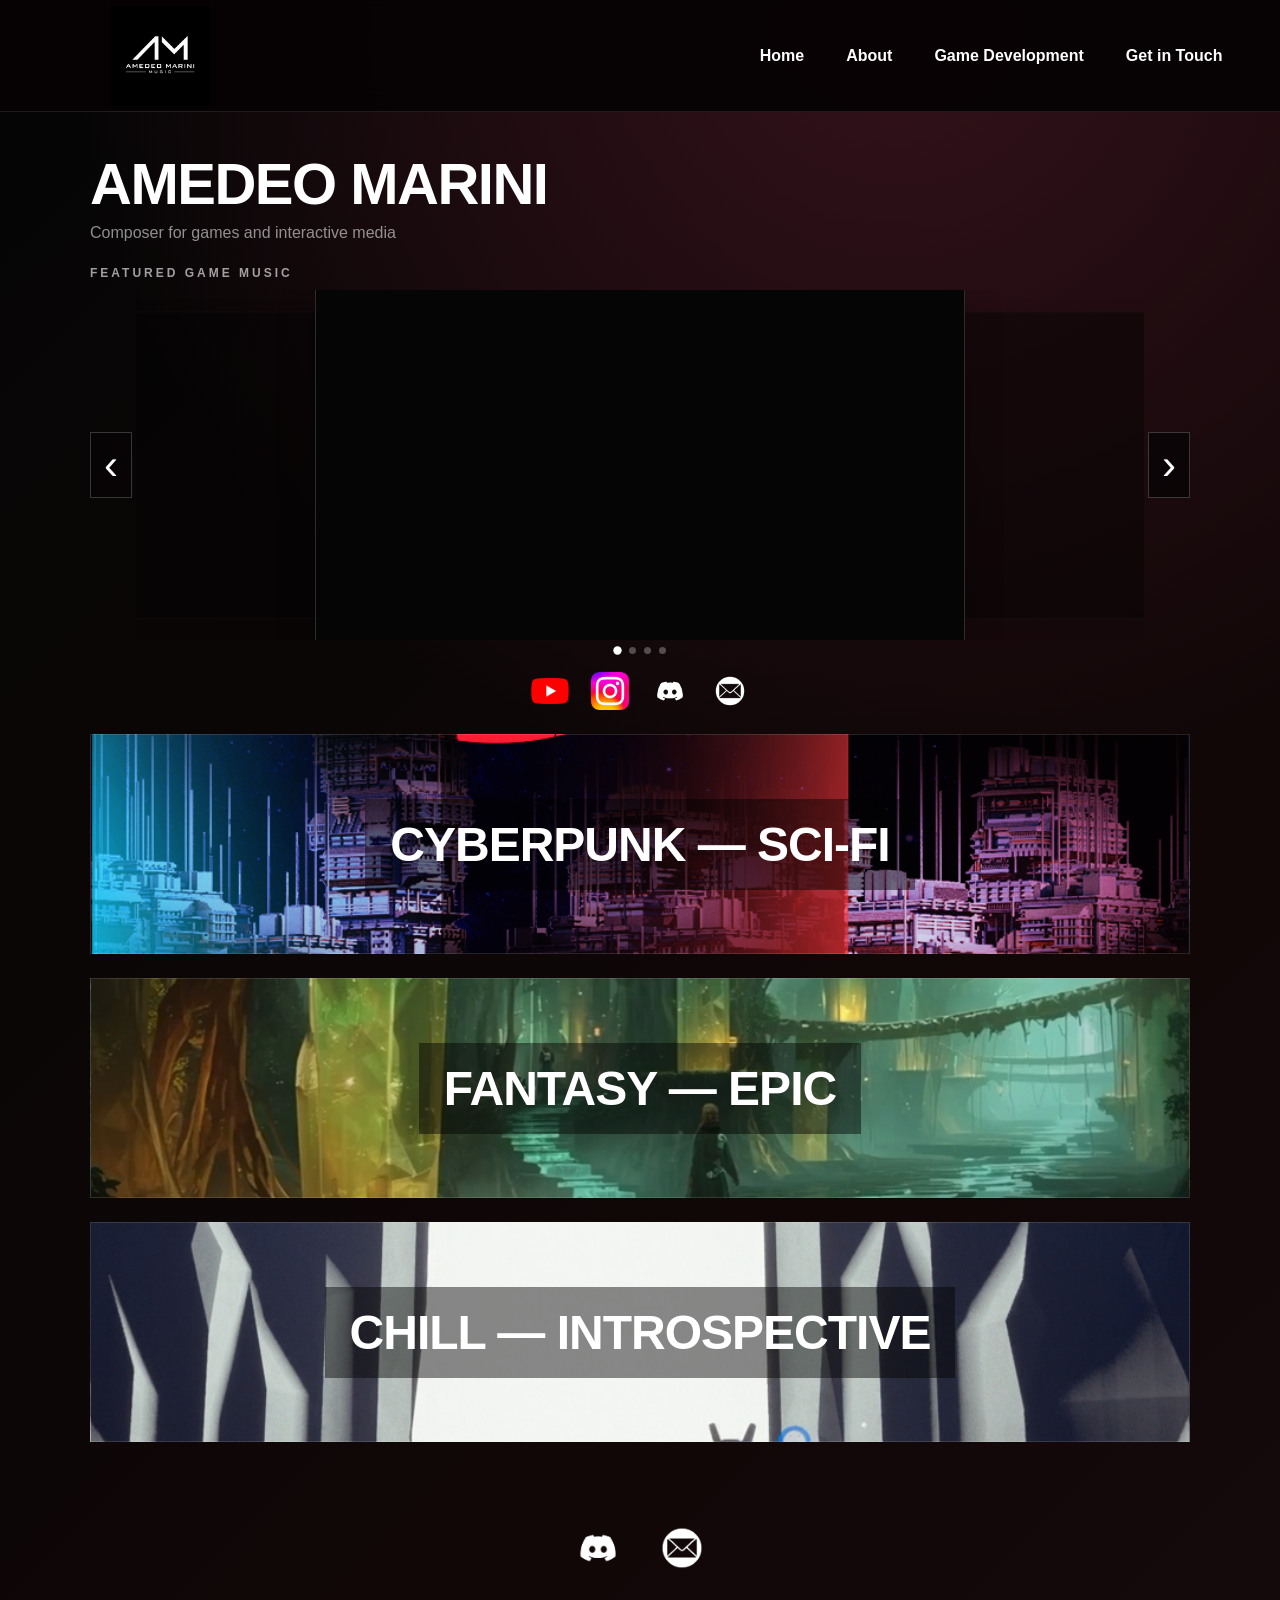
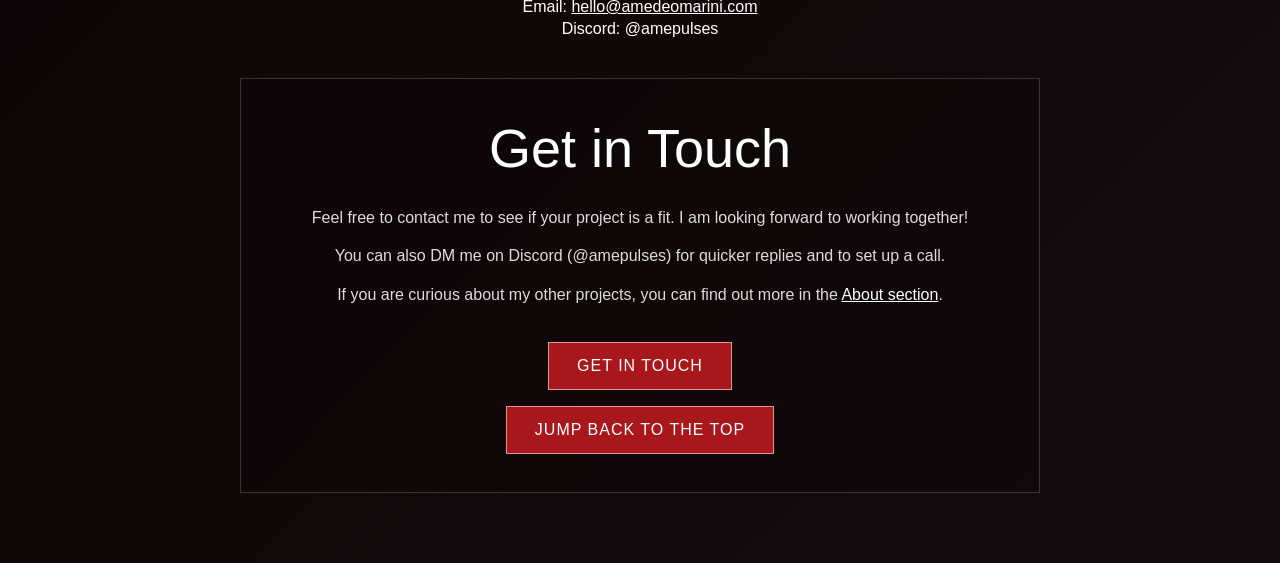
==== commit 1cc56d93: "homepage featured music carousel" ====
--- a/index.html
+++ b/index.html
@@ -4,7 +4,7 @@
   <meta charset="UTF-8">
   <meta name="viewport" content="width=device-width, initial-scale=1.0">
   <title>Amedeo Marini — Composer</title>
-  <link rel="stylesheet" href="style.css?v=5">
+  <link rel="stylesheet" href="style.css?v=6">
 </head>
 <body id="top">
 
@@ -38,7 +38,78 @@
       <p>Composer for games and interactive media</p>
     </div>
 
-    <div class="social-links">
+    <section class="featured-music" aria-labelledby="featuredMusicTitle">
+      <p class="featured-label" id="featuredMusicTitle">Featured Game Music</p>
+
+      <div class="featured-carousel" id="featuredCarousel" tabindex="0" aria-label="Featured game music carousel">
+        <button class="carousel-arrow carousel-arrow-left" type="button" data-carousel-prev aria-label="Previous featured video">‹</button>
+
+        <div class="carousel-stage">
+          <article class="carousel-slide" data-carousel-slide data-title="Legends of The Verdant Front — Ironfront Express">
+            <div class="carousel-video">
+              <iframe
+                src="https://player.vimeo.com/video/1221104346?badge=0&amp;autopause=0&amp;player_id=0&amp;app_id=58479"
+                title="Legends of The Verdant Front - Ironfront Express OST - Amedeo Marini"
+                frameborder="0"
+                allow="autoplay; fullscreen; picture-in-picture; clipboard-write; encrypted-media; web-share"
+                referrerpolicy="strict-origin-when-cross-origin"
+                allowfullscreen>
+              </iframe>
+            </div>
+          </article>
+
+          <article class="carousel-slide" data-carousel-slide data-title="HellPunk: Purgatorium">
+            <div class="carousel-video">
+              <iframe
+                src="https://player.vimeo.com/video/1239229435?badge=0&amp;autopause=0&amp;player_id=0&amp;app_id=58479"
+                title="HellPunk: Purgatorium - Gameplay Snippet with music"
+                frameborder="0"
+                allow="autoplay; fullscreen; picture-in-picture; clipboard-write; encrypted-media; web-share"
+                referrerpolicy="strict-origin-when-cross-origin"
+                allowfullscreen>
+              </iframe>
+            </div>
+          </article>
+
+          <article class="carousel-slide" data-carousel-slide data-title="Ironfront Express — Gameplay Music">
+            <div class="carousel-video">
+              <iframe
+                src="https://www.youtube.com/embed/N-fIZf8-gEE?si=OeRXZZrayePtnw5Y"
+                title="Ironfront Express - Gameplay Music"
+                frameborder="0"
+                allow="accelerometer; autoplay; clipboard-write; encrypted-media; gyroscope; picture-in-picture; web-share"
+                referrerpolicy="strict-origin-when-cross-origin"
+                allowfullscreen>
+              </iframe>
+            </div>
+          </article>
+
+          <article class="carousel-slide" data-carousel-slide data-title="VUG — From Cave To Stars">
+            <div class="carousel-video">
+              <iframe
+                src="https://player.vimeo.com/video/1239231178?badge=0&amp;autopause=0&amp;player_id=0&amp;app_id=58479"
+                title="VUG - From Cave To Stars - Trailer with Gameplay Music"
+                frameborder="0"
+                allow="autoplay; fullscreen; picture-in-picture; clipboard-write; encrypted-media; web-share"
+                referrerpolicy="strict-origin-when-cross-origin"
+                allowfullscreen>
+              </iframe>
+            </div>
+          </article>
+        </div>
+
+        <button class="carousel-arrow carousel-arrow-right" type="button" data-carousel-next aria-label="Next featured video">›</button>
+      </div>
+
+      <div class="carousel-dots" aria-label="Featured video selection">
+        <button type="button" data-carousel-dot="0" aria-label="Show Ironfront Express video 1"></button>
+        <button type="button" data-carousel-dot="1" aria-label="Show HellPunk: Purgatorium"></button>
+        <button type="button" data-carousel-dot="2" aria-label="Show Ironfront Express video 2"></button>
+        <button type="button" data-carousel-dot="3" aria-label="Show VUG - From Cave To Stars"></button>
+      </div>
+    </section>
+
+    <div class="social-links home-social-links">
       <a href="https://www.youtube.com/@Ame_OST" target="_blank" rel="noopener noreferrer" class="social-button" title="YouTube">
         <img src="assets/images/Youtube_logo.png" alt="YouTube">
       </a>
@@ -96,6 +167,7 @@
       </div>
     </div>
   </div>
-  <script src="site.js?v=5"></script>
+
+  <script src="site.js?v=6"></script>
 </body>
 </html>
--- a/style.css
+++ b/style.css
@@ -91,35 +91,192 @@
 .landing {
   width: min(1100px, 90%);
   margin: 0 auto;
-  padding-top: 80px;
-  padding-bottom: 100px;
+  padding-top: 38px;
+  padding-bottom: 70px;
 }
 
 .intro {
-  margin-bottom: 60px;
+  margin-bottom: 24px;
 }
 
 .intro h1 {
   margin: 0;
-  font-size: clamp(38px, 7vw, 80px);
-  letter-spacing: -2px;
+  font-size: clamp(36px, 5vw, 58px);
+  letter-spacing: -1.5px;
   font-weight: 700;
 }
 
 .intro p {
-  margin-top: 10px;
-  font-size: 17px;
+  margin-top: 7px;
+  font-size: 16px;
   color: rgba(255, 255, 255, 0.55);
 }
 
 /* -------------------- */
+/* FEATURED MUSIC CAROUSEL */
+/* -------------------- */
+
+.featured-music {
+  margin-bottom: 18px;
+}
+
+.featured-label {
+  margin: 0 0 10px;
+  color: rgba(255, 255, 255, 0.62);
+  text-transform: uppercase;
+  letter-spacing: 3px;
+  font-size: 12px;
+  font-weight: 700;
+}
+
+.featured-carousel {
+  position: relative;
+  width: 100%;
+  height: clamp(250px, 30vw, 350px);
+  outline: none;
+}
+
+.featured-carousel:focus-visible {
+  outline: 1px solid rgba(255, 255, 255, 0.45);
+  outline-offset: 5px;
+}
+
+.carousel-stage {
+  position: absolute;
+  inset: 0 46px;
+  overflow: hidden;
+}
+
+.carousel-slide {
+  position: absolute;
+  top: 50%;
+  left: 50%;
+  width: min(650px, 72vw);
+  aspect-ratio: 16 / 9;
+  opacity: 0;
+  pointer-events: none;
+  transform: translate(-50%, -50%) scale(0.78);
+  transition: transform 0.38s ease, opacity 0.38s ease, filter 0.38s ease;
+  filter: brightness(0.55);
+}
+
+.carousel-slide.is-active {
+  z-index: 3;
+  opacity: 1;
+  pointer-events: auto;
+  transform: translate(-50%, -50%) scale(1);
+  filter: brightness(1);
+}
+
+.carousel-slide.is-prev {
+  z-index: 2;
+  opacity: 0.42;
+  pointer-events: auto;
+  cursor: pointer;
+  transform: translate(-128%, -50%) scale(0.84);
+}
+
+.carousel-slide.is-next {
+  z-index: 2;
+  opacity: 0.42;
+  pointer-events: auto;
+  cursor: pointer;
+  transform: translate(28%, -50%) scale(0.84);
+}
+
+.carousel-slide:not(.is-active) iframe {
+  pointer-events: none;
+}
+
+.carousel-video {
+  position: relative;
+  width: 100%;
+  height: 100%;
+  overflow: hidden;
+  background: #050505;
+  border: 1px solid rgba(255, 255, 255, 0.16);
+  box-shadow: 0 14px 34px rgba(0, 0, 0, 0.28);
+}
+
+.carousel-video iframe {
+  position: absolute;
+  inset: 0;
+  width: 100%;
+  height: 100%;
+  border: 0;
+}
+
+.carousel-arrow {
+  position: absolute;
+  top: 50%;
+  z-index: 6;
+  width: 42px;
+  height: 66px;
+  padding: 0;
+  border: 1px solid rgba(255, 255, 255, 0.2);
+  background: rgba(8, 4, 5, 0.82);
+  color: white;
+  font-size: 42px;
+  line-height: 1;
+  cursor: pointer;
+  transform: translateY(-50%);
+  transition: background 0.2s ease, border-color 0.2s ease, transform 0.2s ease;
+}
+
+.carousel-arrow:hover {
+  background: rgba(128, 20, 27, 0.92);
+  border-color: rgba(255, 255, 255, 0.45);
+}
+
+.carousel-arrow-left {
+  left: 0;
+}
+
+.carousel-arrow-right {
+  right: 0;
+}
+
+.carousel-dots {
+  display: flex;
+  justify-content: center;
+  gap: 8px;
+  margin-top: 7px;
+}
+
+.carousel-dots button {
+  width: 7px;
+  height: 7px;
+  padding: 0;
+  border: 0;
+  border-radius: 50%;
+  background: rgba(255, 255, 255, 0.28);
+  cursor: pointer;
+  transition: transform 0.2s ease, background 0.2s ease;
+}
+
+.carousel-dots button.is-active {
+  background: white;
+  transform: scale(1.2);
+}
+
+.home-social-links {
+  gap: 22px;
+  margin: 14px 0 24px;
+}
+
+.home-social-links .social-button {
+  width: 38px;
+  height: 38px;
+}
+
+/* -------------------- */
 /* BIG PORTFOLIO BUTTONS */
 /* -------------------- */
 
 .portfolio-buttons {
   display: flex;
   flex-direction: column;
-  gap: 28px;
+  gap: 24px;
 }
 
 .portfolio-button {
@@ -748,7 +905,7 @@
     max-height: 62px;
   }
 
-  .landing {
+.landing {
     padding-top: 50px;
   }
 
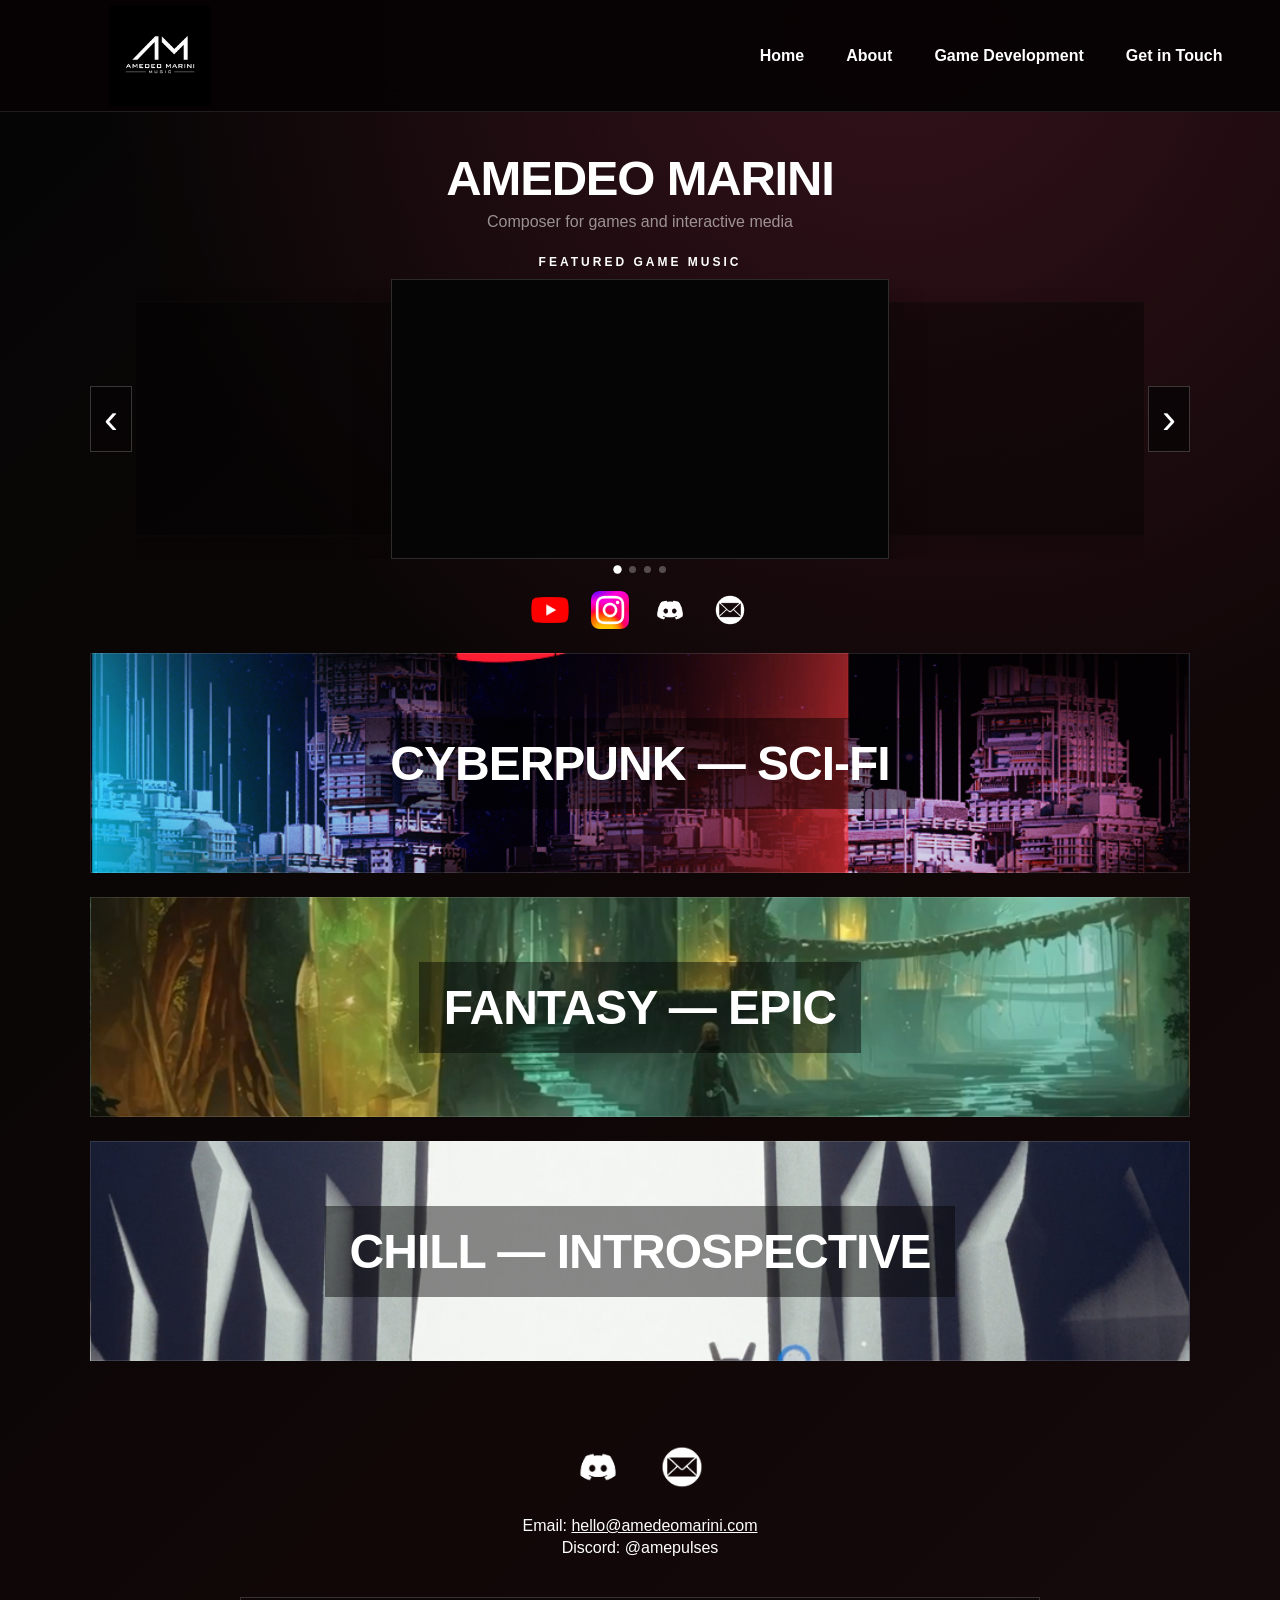
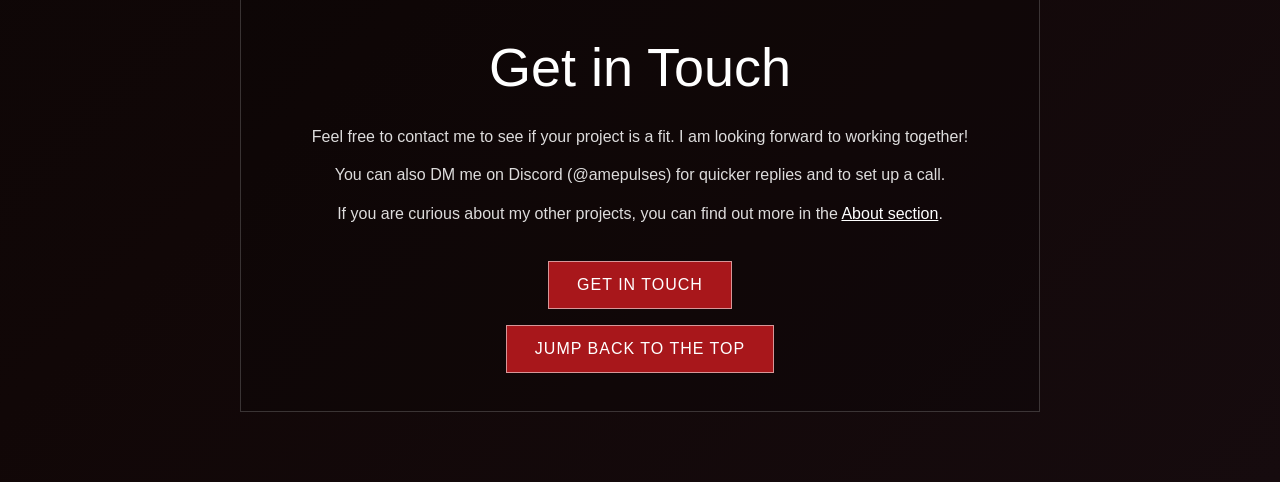
==== commit 3beeb55b: "Add files via upload" ====
--- a/index.html
+++ b/index.html
@@ -4,7 +4,7 @@
   <meta charset="UTF-8">
   <meta name="viewport" content="width=device-width, initial-scale=1.0">
   <title>Amedeo Marini — Composer</title>
-  <link rel="stylesheet" href="style.css?v=6">
+  <link rel="stylesheet" href="style.css?v=8">
 </head>
 <body id="top">
 
--- a/style.css
+++ b/style.css
@@ -97,12 +97,13 @@
 
 .intro {
   margin-bottom: 24px;
+  text-align: center;
 }
 
 .intro h1 {
   margin: 0;
-  font-size: clamp(36px, 5vw, 58px);
-  letter-spacing: -1.5px;
+  font-size: clamp(31px, 4.25vw, 49px);
+  letter-spacing: -1.2px;
   font-weight: 700;
 }
 
@@ -110,6 +111,7 @@
   margin-top: 7px;
   font-size: 16px;
   color: rgba(255, 255, 255, 0.55);
+  text-align: center;
 }
 
 /* -------------------- */
@@ -122,17 +124,18 @@
 
 .featured-label {
   margin: 0 0 10px;
-  color: rgba(255, 255, 255, 0.62);
+  color: #ffffff;
   text-transform: uppercase;
   letter-spacing: 3px;
   font-size: 12px;
   font-weight: 700;
+  text-align: center;
 }
 
 .featured-carousel {
   position: relative;
   width: 100%;
-  height: clamp(250px, 30vw, 350px);
+  height: clamp(220px, 26vw, 280px);
   outline: none;
 }
 
@@ -151,7 +154,7 @@
   position: absolute;
   top: 50%;
   left: 50%;
-  width: min(650px, 72vw);
+  width: min(498px, 68vw);
   aspect-ratio: 16 / 9;
   opacity: 0;
   pointer-events: none;
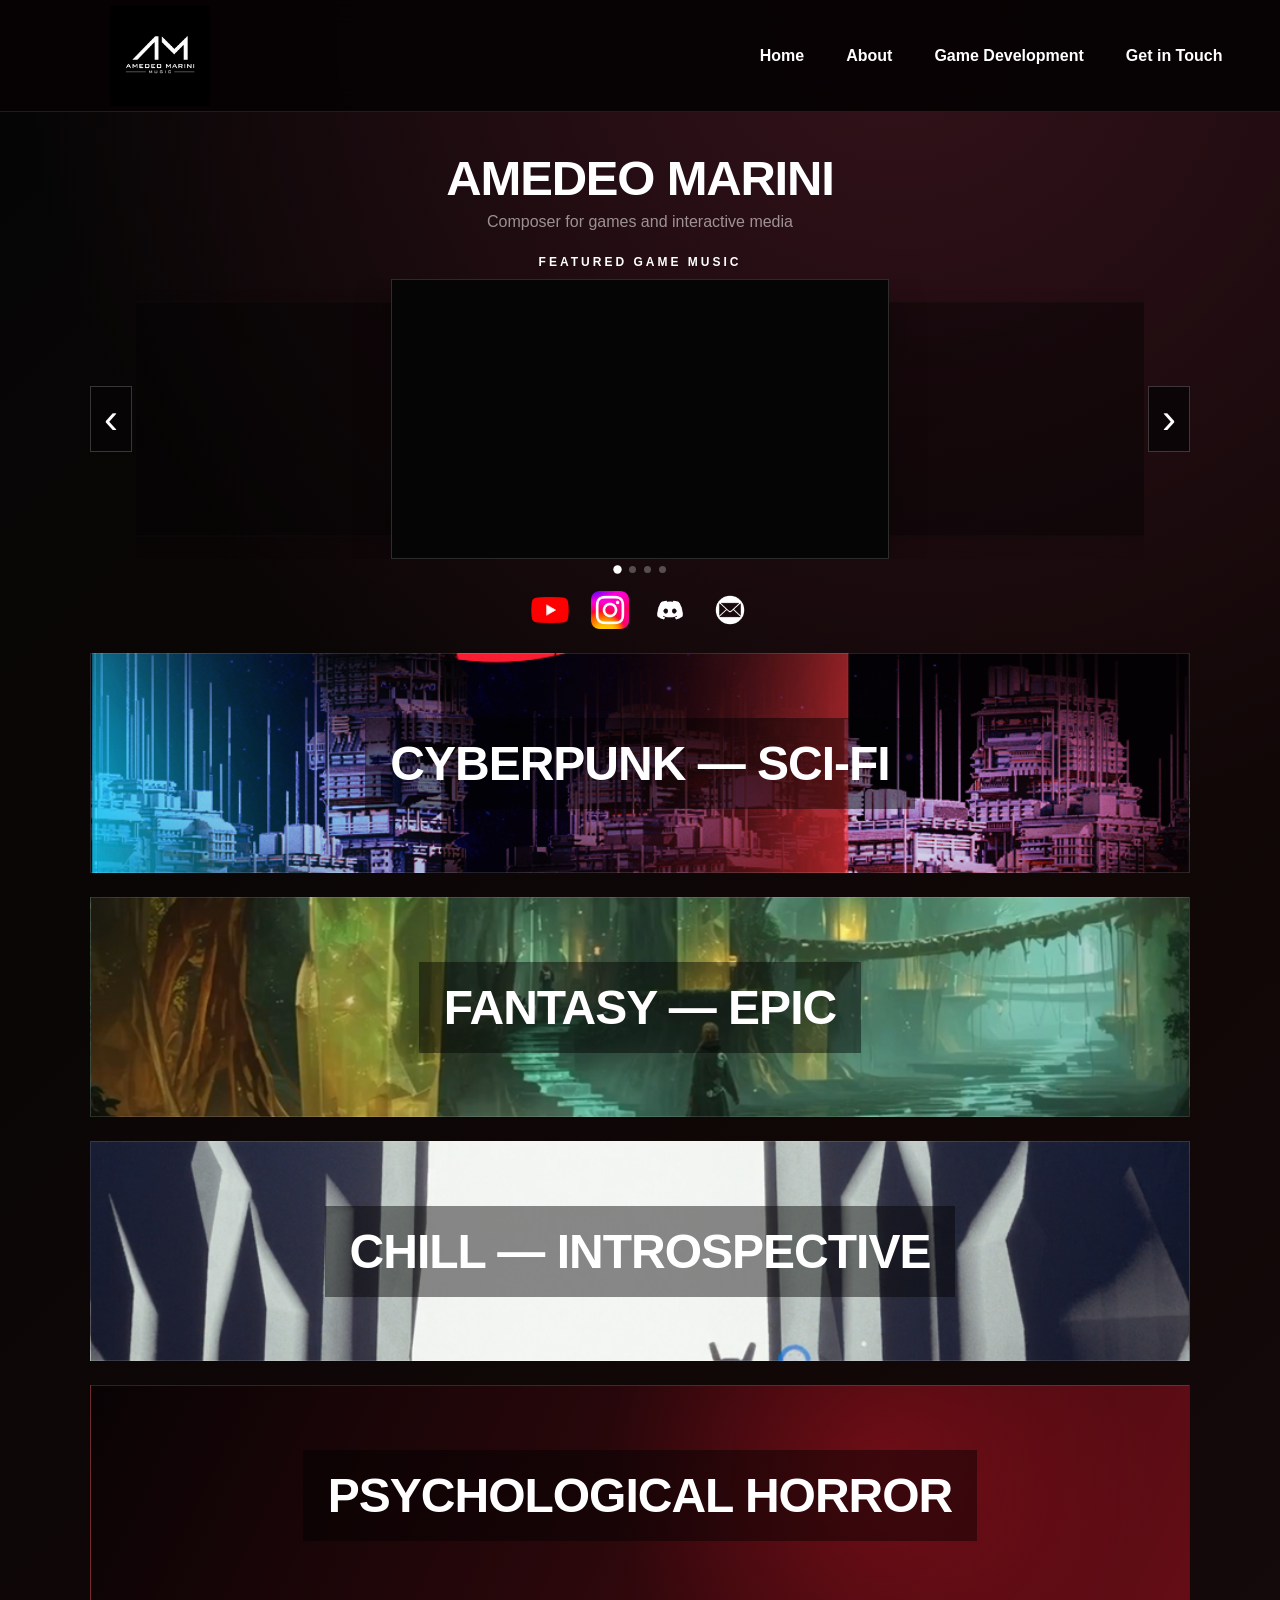
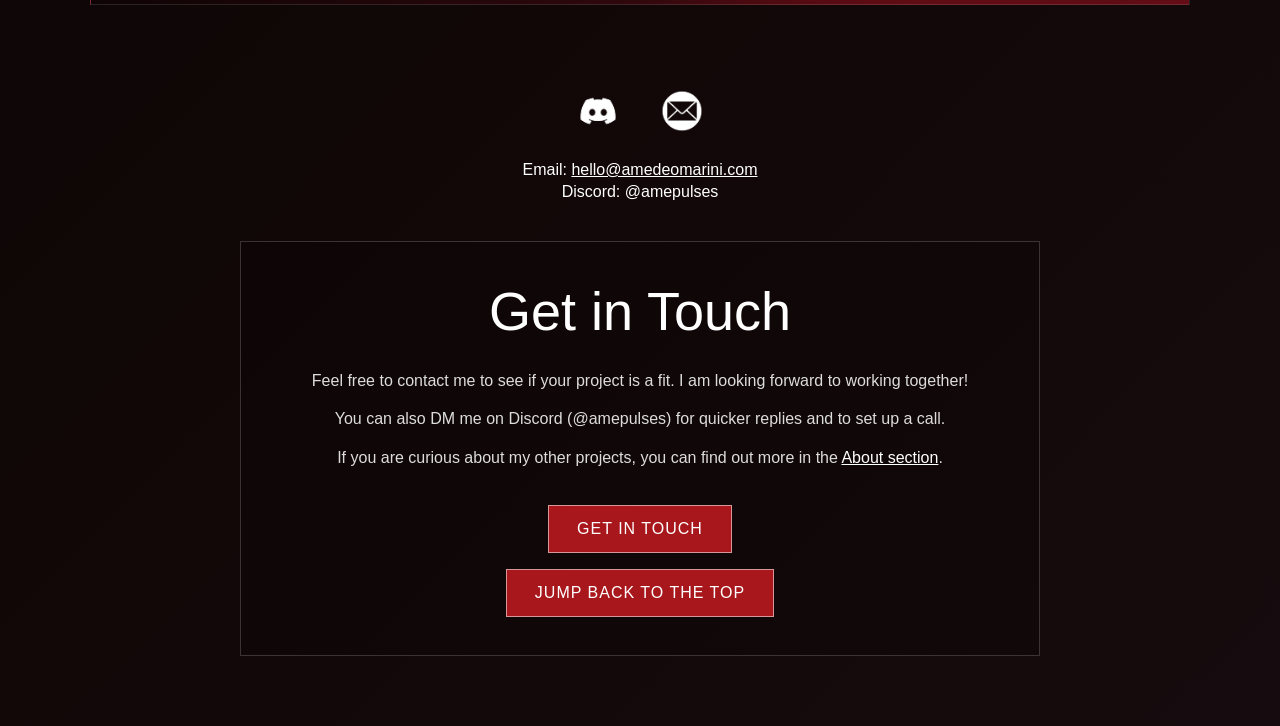
==== commit 8129514a: "Add files via upload" ====
--- a/index.html
+++ b/index.html
@@ -4,7 +4,7 @@
   <meta charset="UTF-8">
   <meta name="viewport" content="width=device-width, initial-scale=1.0">
   <title>Amedeo Marini — Composer</title>
-  <link rel="stylesheet" href="style.css?v=8">
+  <link rel="stylesheet" href="style.css?v=10">
 </head>
 <body id="top">
 
@@ -45,18 +45,22 @@
         <button class="carousel-arrow carousel-arrow-left" type="button" data-carousel-prev aria-label="Previous featured video">‹</button>
 
         <div class="carousel-stage">
-          <article class="carousel-slide" data-carousel-slide data-title="Legends of The Verdant Front — Ironfront Express">
-            <div class="carousel-video">
-              <iframe
-                src="https://player.vimeo.com/video/1221104346?badge=0&amp;autopause=0&amp;player_id=0&amp;app_id=58479"
-                title="Legends of The Verdant Front - Ironfront Express OST - Amedeo Marini"
-                frameborder="0"
-                allow="autoplay; fullscreen; picture-in-picture; clipboard-write; encrypted-media; web-share"
-                referrerpolicy="strict-origin-when-cross-origin"
-                allowfullscreen>
-              </iframe>
-            </div>
-          </article>
+          <article
+  class="carousel-slide"
+  data-carousel-slide
+  data-title="Ironfront Express Release Trailer"
+>
+  <div class="carousel-video">
+    <iframe
+      src="https://player.vimeo.com/video/1239594702?badge=0&amp;autopause=0&amp;player_id=0&amp;app_id=58479"
+      title="Ironfront Express Release Trailer"
+      frameborder="0"
+      allow="autoplay; fullscreen; picture-in-picture; clipboard-write; encrypted-media; web-share"
+      referrerpolicy="strict-origin-when-cross-origin"
+      allowfullscreen
+    ></iframe>
+  </div>
+</article>
 
           <article class="carousel-slide" data-carousel-slide data-title="HellPunk: Purgatorium">
             <div class="carousel-video">
@@ -128,6 +132,7 @@
       <a class="portfolio-button cyberpunk" href="cyberpunkscifi.html"><span>CYBERPUNK — SCI-FI</span></a>
       <a class="portfolio-button fantasy" href="fantasymusic.html"><span>FANTASY — EPIC</span></a>
       <a class="portfolio-button chill" href="chillandintrospective.html"><span>CHILL — INTROSPECTIVE</span></a>
+      <a class="portfolio-button horror" href="psychologicalhorror.html"><span>PSYCHOLOGICAL HORROR</span></a>
     </div>
   </main>
 
@@ -168,6 +173,6 @@
     </div>
   </div>
 
-  <script src="site.js?v=6"></script>
+  <script src="site.js?v=7"></script>
 </body>
 </html>
--- a/style.css
+++ b/style.css
@@ -338,6 +338,12 @@
   background-position: center;
 }
 
+.horror {
+  background:
+    radial-gradient(circle at 72% 38%, rgba(172, 18, 30, 0.42), transparent 34%),
+    linear-gradient(115deg, #090304 0%, #2a070b 48%, #650d16 100%);
+}
+
 /* -------------------- */
 /* SITE HEADER */
 /* -------------------- */
